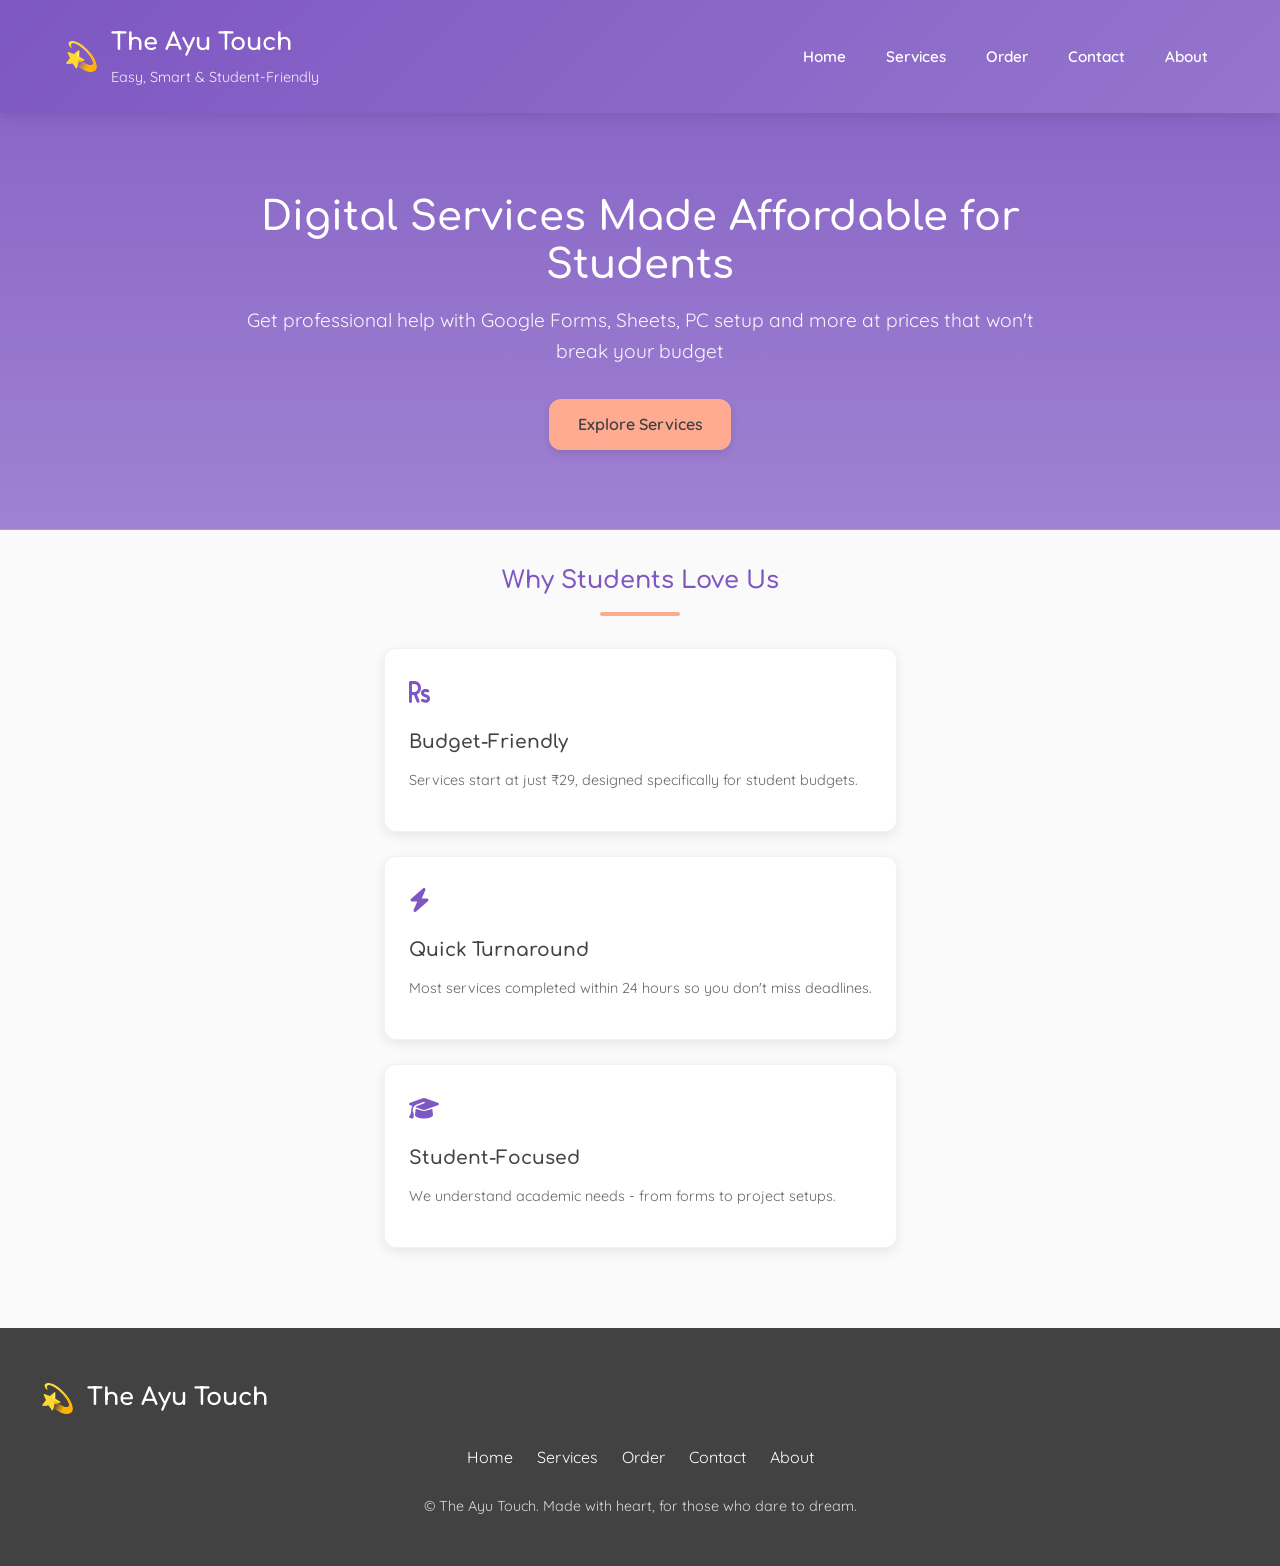
==== index.html @ 6a99dbba "Add files via upload" ====
<!DOCTYPE html>
<html lang="en">
<head>
    <meta charset="UTF-8">
    <meta name="viewport" content="width=device-width, initial-scale=1.0">
    <title>The Ayu Touch | Student-Friendly Digital Services</title>
    <meta name="description" content="Affordable tech services for students - Google Forms, Sheets, PC setup, and digital accounts at budget prices">
    <link rel="stylesheet" href="https://cdnjs.cloudflare.com/ajax/libs/font-awesome/6.4.0/css/all.min.css">
    <link href="https://fonts.googleapis.com/css2?family=Quicksand:wght@400;500;600;700&family=Comfortaa:wght@400;500;600&display=swap" rel="stylesheet">
    <link rel="stylesheet" href="css/styles.css">
</head>
<body>
    <header>
        <div class="header-container">
            <div class="logo">
                <span class="logo-icon">💫</span>
                <div>
                    <div class="logo-text">The Ayu Touch</div>
                    <div class="tagline">Easy, Smart & Student-Friendly</div>
                </div>
            </div>
            <button class="mobile-menu-btn">
                <i class="fas fa-bars"></i>
            </button>
            <nav>
                <ul>
                    <li><a href="index.html">Home</a></li>
                    <li><a href="services.html">Services</a></li>
                    <li><a href="order.html">Order</a></li>
                    <li><a href="contact.html">Contact</a></li>
                    <li><a href="about.html">About</a></li>
                </ul>
            </nav>
        </div>
    </header>

    <div class="hero">
        <div class="hero-content">
            <h1>Digital Services Made Affordable for Students</h1>
            <p>Get professional help with Google Forms, Sheets, PC setup and more at prices that won't break your budget</p>
            <a href="services.html" class="btn">Explore Services</a>
        </div>
    </div>

    <main>
        <section>
            <h2 class="section-title">Why Students Love Us</h2>
            <div class="service-grid">
                <div class="service-card">
                    <div class="service-icon"><i class="fas fa-rupee-sign"></i></div>
                    <h3 class="service-name">Budget-Friendly</h3>
                    <p class="service-desc">Services start at just ₹29, designed specifically for student budgets.</p>
                </div>
                <div class="service-card">
                    <div class="service-icon"><i class="fas fa-bolt"></i></div>
                    <h3 class="service-name">Quick Turnaround</h3>
                    <p class="service-desc">Most services completed within 24 hours so you don't miss deadlines.</p>
                </div>
                <div class="service-card">
                    <div class="service-icon"><i class="fas fa-graduation-cap"></i></div>
                    <h3 class="service-name">Student-Focused</h3>
                    <p class="service-desc">We understand academic needs - from forms to project setups.</p>
                </div>
            </div>
        </section>
    </main>

    <footer>
        <div class="footer-content">
            <div class="logo">
                <span class="logo-icon">💫</span>
                <div class="logo-text">The Ayu Touch</div>
            </div>
            <div class="footer-links">
                <a href="index.html">Home</a>
                <a href="services.html">Services</a>
                <a href="order.html">Order</a>
                <a href="contact.html">Contact</a>
                <a href="about.html">About</a>
            </div>
            <div class="copyright">
    &copy; The Ayu Touch. Made with heart, for those who dare to dream.
</div>

        </div>
    </footer>

    <div class="scroll-indicator"></div>
    <script>
        // Mobile menu toggle
        const menuBtn = document.querySelector('.mobile-menu-btn');
        const nav = document.querySelector('nav');
        
        menuBtn.addEventListener('click', () => {
            nav.classList.toggle('active');
        });
        // Scroll percentage indicator
  const scrollIndicator = document.querySelector('.scroll-indicator');
  
  window.addEventListener('scroll', () => {
    const scrollableHeight = document.documentElement.scrollHeight - window.innerHeight;
    const scrolledPercentage = (window.scrollY / scrollableHeight) * 100;
    scrollIndicator.style.width = `${scrolledPercentage}%`;
  });

  
    </script>
    
</body>
</html>
---- css/styles.css ----
/* CSS Variables */
:root {
  --primary: #7E57C2;
  --secondary: #9575CD;
  --accent: #FFAB91;
  --light: #F5F5F5;
  --dark: #424242;
  --text: #333;
  --success: #66BB6A;
  --warning: #FFA726;
  --radius: 12px;
}
::-webkit-scrollbar{
  display: none;
}
/* Base Styles */
* {
  margin: 0;
  padding: 0;
  box-sizing: border-box;
}

body {
  font-family: 'Quicksand', sans-serif;
  line-height: 1.6;
  color: var(--text);
  background-color: #FAFAFA;
  overflow-x: hidden;
  display: flex;
  flex-direction: column;
  min-height: 100vh;
}

h1, h2, h3, h4 {
  font-family: 'Comfortaa', cursive;
  font-weight: 600;
}

a {
  text-decoration: none;
  color: inherit;
}

/* Header Styles */
header {
  background: linear-gradient(135deg, var(--primary), var(--secondary));
  color: white;
  padding: 1.5rem 0;
  box-shadow: 0 4px 12px rgba(0,0,0,0.1);
  position: sticky;
  top: 0;
  z-index: 100;
}

.header-container {
  max-width: 1200px;
  margin: 0 auto;
  padding: 0 1.5rem;
  display: flex;
  justify-content: space-between;
  align-items: center;
}

.logo {
  display: flex;
  align-items: center;
  gap: 0.75rem;
}

.logo-icon {
  font-size: 1.75rem;
}

.logo-text {
  font-size: 1.5rem;
  font-weight: 700;
  font-family: 'Comfortaa', cursive;
}

.tagline {
  font-size: 0.9rem;
  opacity: 0.9;
  margin-top: 0.25rem;
}

/* Navigation */
nav ul {
  display: flex;
  list-style: none;
  gap: 1.5rem;
}

nav a {
  font-weight: 600;
  font-size: 0.95rem;
  transition: all 0.3s ease;
  padding: 0.5rem;
  border-radius: var(--radius);
}

nav a:hover {
  background-color: rgba(255,255,255,0.15);
}

.mobile-menu-btn {
  display: none;
  background: none;
  border: none;
  color: white;
  font-size: 1.5rem;
  cursor: pointer;
}

/* Hero Section */
.hero {
  background: linear-gradient(rgba(126, 87, 194, 0.9), rgba(149, 117, 205, 0.9)), 
              url('assets/hero-bg.jpg');
  background-size: cover;
  background-position: center;
  color: white;
  padding: 5rem 1.5rem;
  text-align: center;
  animation: fadeIn 1s ease-in-out;
}

.hero-content {
  max-width: 800px;
  margin: 0 auto;
}

.hero h1 {
  font-size: 2.5rem;
  margin-bottom: 1rem;
  line-height: 1.2;
}

.hero p {
  font-size: 1.2rem;
  margin-bottom: 2rem;
  opacity: 0.95;
}

/* Button Styles */
.btn {
  display: inline-block;
  padding: 0.8rem 1.8rem;
  background-color: var(--accent);
  color: var(--dark);
  border-radius: var(--radius);
  font-weight: 600;
  transition: all 0.3s ease;
  box-shadow: 0 4px 8px rgba(0,0,0,0.1);
  border: none;
  cursor: pointer;
}

.btn:hover {
  transform: translateY(-3px);
  box-shadow: 0 6px 12px rgba(0,0,0,0.15);
  background-color: #FF8A65;
}

.btn i {
  margin-right: 0.5rem;
}

/* Main Content */
main {
  max-width: 1200px;
  margin: 2rem auto;
  padding: 0 1.5rem;
  flex: 1;
}

section {
  margin-bottom: 3rem;
  animation: fadeInUp 0.8s ease-out;
}

.section-title {
  text-align: center;
  margin-bottom: 2rem;
  position: relative;
  color: var(--primary);
}

.section-title:after {
  content: '';
  display: block;
  width: 80px;
  height: 4px;
  background-color: var(--accent);
  margin: 0.75rem auto 0;
  border-radius: 2px;
}

/* Services Section */
.service-category {
  margin-bottom: 3rem;
}

.category-title {
  display: flex;
  align-items: center;
  gap: 0.75rem;
  margin-bottom: 1.5rem;
  color: var(--primary);
  font-size: 1.4rem;
}

.service-grid {
  display: grid;
  grid-template-columns: repeat(auto-fill, minmax(300px, 1fr));
  gap: 1.5rem;
}

.service-card {
  background: white;
  border-radius: var(--radius);
  padding: 1.5rem;
  box-shadow: 0 4px 12px rgba(0,0,0,0.08);
  transition: all 0.3s ease;
  border: 1px solid rgba(0,0,0,0.05);
}

.service-card:hover {
  transform: translateY(-5px);
  box-shadow: 0 8px 16px rgba(0,0,0,0.12);
}

.service-icon {
  font-size: 1.5rem;
  margin-bottom: 1rem;
  color: var(--primary);
}

.service-name {
  font-weight: 600;
  margin-bottom: 0.75rem;
  color: var(--dark);
}

.service-desc {
  font-size: 0.9rem;
  color: #666;
  margin-bottom: 1rem;
  line-height: 1.5;
}

.price-tag {
  display: inline-block;
  background-color: #E3F2FD;
  color: #1976D2;
  padding: 0.3rem 0.8rem;
  border-radius: 20px;
  font-weight: 600;
  font-size: 0.85rem;
}

.student-badge {
  display: inline-block;
  background-color: var(--success);
  color: white;
  padding: 0.2rem 0.6rem;
  border-radius: 4px;
  font-size: 0.7rem;
  font-weight: 600;
  margin-left: 0.5rem;
  vertical-align: middle;
}

/* Order Page Styles */
.order-container {
  max-width: 800px;
  margin: 0 auto;
  background: white;
  padding: 2rem;
  border-radius: var(--radius);
  box-shadow: 0 4px 12px rgba(0,0,0,0.08);
}

.order-warning {
  background-color: #FFF3E0;
  border-left: 4px solid var(--warning);
  padding: 1rem;
  margin: 1.5rem 0;
  border-radius: 0 var(--radius) var(--radius) 0;
}

.order-warning-icon {
  color: var(--warning);
  margin-right: 0.5rem;
}

/* Contact Page Styles */
.contact-methods {
  display: grid;
  grid-template-columns: repeat(auto-fit, minmax(250px, 1fr));
  gap: 1.5rem;
  margin-top: 2rem;
}

.contact-card {
  background: white;
  padding: 1.5rem;
  border-radius: var(--radius);
  box-shadow: 0 4px 12px rgba(0,0,0,0.08);
  text-align: center;
  transition: all 0.3s ease;
}

.contact-card:hover {
  transform: translateY(-5px);
  box-shadow: 0 8px 16px rgba(0,0,0,0.12);
}

.contact-icon {
  font-size: 2rem;
  color: var(--primary);
  margin-bottom: 1rem;
}

/* About Page Styles */
.about-content {
  background: white;
  padding: 2rem;
  border-radius: var(--radius);
  box-shadow: 0 4px 12px rgba(0,0,0,0.08);
}

.about-section {
  margin-bottom: 2rem;
}

.about-section ul {
  padding-left: 1.5rem;
}

.about-section li {
  margin-bottom: 0.5rem;
}

/* Footer Styles */
footer {
  background-color: var(--dark);
  color: white;
  padding: 3rem 1.5rem;
  text-align: center;
  margin-top: auto;
}

.footer-content {
  max-width: 1200px;
  margin: 0 auto;
}

.footer-links {
  display: flex;
  justify-content: center;
  gap: 1.5rem;
  margin: 1.5rem 0;
  flex-wrap: wrap;
}

.footer-links a {
  transition: color 0.3s ease;
}

.footer-links a:hover {
  color: var(--accent);
}

.copyright {
  opacity: 0.8;
  font-size: 0.9rem;
  margin-top: 1.5rem;
}

/* Animations */
@keyframes fadeIn {
  from { opacity: 0; }
  to { opacity: 1; }
}

@keyframes fadeInUp {
  from { 
    opacity: 0;
    transform: translateY(20px);
  }
  to { 
    opacity: 1;
    transform: translateY(0);
  }
}

/* Responsive Styles */
@media (max-width: 768px) {
  .header-container {
    flex-direction: column;
    text-align: center;
    gap: 1rem;
  }

  nav ul {
    flex-direction: column;
    gap: 0.5rem;
  }

  .hero h1 {
    font-size: 2rem;
  }

  .hero p {
    font-size: 1rem;
  }

  .service-grid {
    grid-template-columns: 1fr;
  }
  
  .mobile-menu-btn {
    display: block;
  }
  
  nav {
    display: none;
  }
  
  nav.active {
    display: block;
  }
}

/* Utility Classes */
.text-center {
  text-align: center;
}

.mt-1 { margin-top: 0.5rem; }
.mt-2 { margin-top: 1rem; }
.mt-3 { margin-top: 1.5rem; }
.mb-1 { margin-bottom: 0.5rem; }
.mb-2 { margin-bottom: 1rem; }
.mb-3 { margin-bottom: 1.5rem; }


/* Scroll Indicator */
.scroll-indicator {
  position: fixed;
  top: 0;
  left: 0;
  height: 4px;
  background-color: #e5ff00;
  box-shadow: 5px 5px 10px #d33a0c;
  z-index: 1000;
  transition: width 0.1s ease;
}
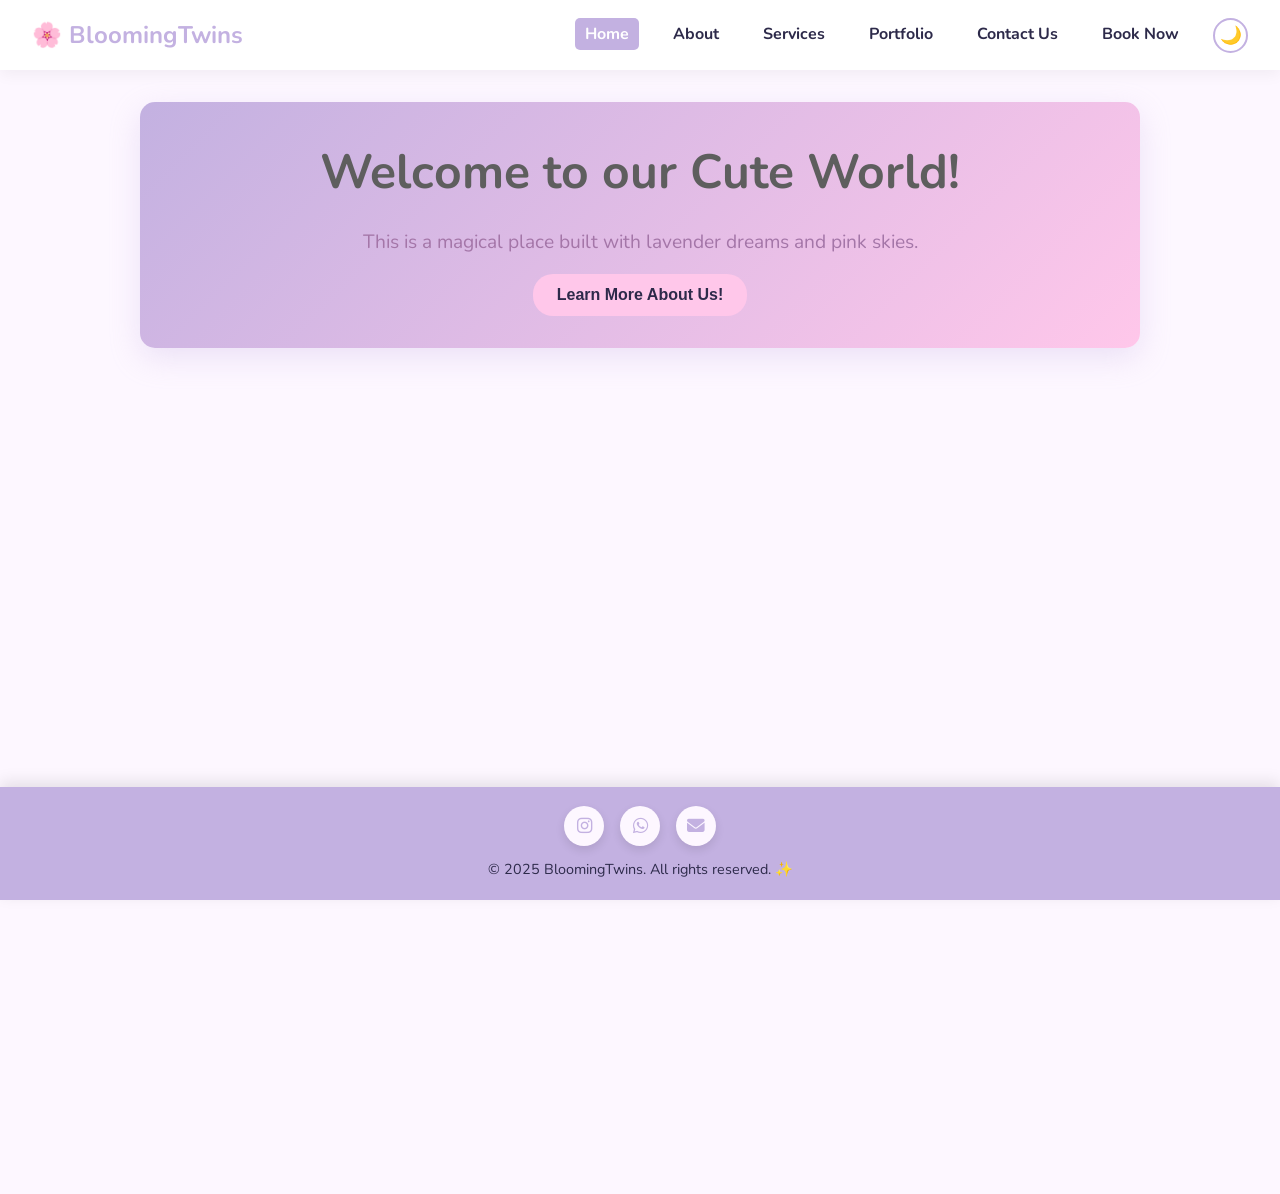
==== commit 4b6bf534: "Add files via upload" ====
--- a/index.html
+++ b/index.html
@@ -3,108 +3,222 @@
 <head>
     <meta charset="UTF-8">
     <meta name="viewport" content="width=device-width, initial-scale=1.0">
-    <title>The Ayu Touch | Student-Friendly Digital Services</title>
-    <meta name="description" content="Affordable tech services for students - Google Forms, Sheets, PC setup, and digital accounts at budget prices">
-    <link rel="stylesheet" href="https://cdnjs.cloudflare.com/ajax/libs/font-awesome/6.4.0/css/all.min.css">
-    <link href="https://fonts.googleapis.com/css2?family=Quicksand:wght@400;500;600;700&family=Comfortaa:wght@400;500;600&display=swap" rel="stylesheet">
-    <link rel="stylesheet" href="css/styles.css">
+    <title>My Cute Website</title>
+    
+    <link href="https://fonts.googleapis.com/css2?family=Nunito:wght@400;700&display=swap" rel="stylesheet">
+    <link rel="stylesheet" href="https://cdnjs.cloudflare.com/ajax/libs/font-awesome/6.5.2/css/all.min.css">
+    <link rel="stylesheet" href="style.css">
 </head>
 <body>
-    <header>
-        <div class="header-container">
-            <div class="logo">
-                <span class="logo-icon">💫</span>
-                <div>
-                    <div class="logo-text">The Ayu Touch</div>
-                    <div class="tagline">Easy, Smart & Student-Friendly</div>
+
+    <nav>
+        <a href="#" class="logo" data-page="home">🌸 BloomingTwins</a>
+        <ul>
+            <li><a href="#" data-page="home" class="nav-link active-link">Home</a></li>
+            <li><a href="#" data-page="about" class="nav-link">About</a></li>
+            <li><a href="#" data-page="services" class="nav-link">Services</a></li>
+            <li><a href="#" data-page="portfolio" class="nav-link">Portfolio</a></li>
+            <li><a href="#" data-page="contact" class="nav-link">Contact Us</a></li>
+            <li><a href="#" data-page="booking" class="nav-link">Book Now</a></li>
+            <li class="theme-toggle-li">
+                <button id="theme-toggle" class="theme-btn">🌙</button>
+            </li>
+        </ul>
+    </nav>
+
+    <main>
+
+        <section id="home" class="page active">
+            <div class="container">
+                <h1>Welcome to our Cute World!</h1>
+                <p>This is a magical place built with lavender dreams and pink skies.</p>
+                <button class="btn" id="home-learn-more">Learn More About Us!</button>
+            </div>
+        </section>
+
+        <section id="about" class="page">
+            <div class="container">
+                <h2>About Us</h2>
+                <p>Welcome to our little world of magic and creativity! 🌸</p>
+                <p>Hi there! We’re <strong>BloomingTwins</strong>, a team (or “we”) passionate about bringing joy, color, and a touch of whimsy to everything we do. From adorable web designs to handy tech solutions, our goal is to make life a little brighter — one project at a time.</p>
+                <p>We believe that even small details can spark big smiles. Every creation we make is filled with love, care, and a playful touch, just for you.</p>
+                <p>Come explore our world of sparkles, creativity, and happy vibes! ✨</p>
+            </div>
+        </section>
+
+        <section id="services" class="page">
+            <div class="container">
+                <h2>Our Services</h2>
+                <p>We offer a variety of technical and creative services.</p>
+                
+                <div class="services-grid">
+
+                    <article class="service-card">
+                        <div class="icon">📝</div>
+                        <h3>Google Form Creation</h3>
+                        <p>Designing custom forms, quizzes, and surveys for you.</p>
+                    </article>
+
+                    <article class="service-card">
+                        <div class="icon">🔗</div>
+                        <h3>Google Form to Sheet</h3>
+                        <p>Automatically connect your Google Form responses to a Sheet.</p>
+                    </article>
+
+                    <article class="service-card">
+                        <div class="icon">💻</div>
+                        <h3>HTML Form to Sheet</h3>
+                        <p>Link your custom website form directly to a Google Sheet.</p>
+                    </article>
+
+                    <article class="service-card">
+                        <div class="icon">💽</div>
+                        <h3>OS Installation</h3>
+                        <p>Fresh installs of Windows or your favorite Linux distro.</p>
+                    </article>
+
+                    <article class="service-card">
+                        <div class="icon">🔄</div>
+                        <h3>Dual Boot Setup</h3>
+                        <p>Run Windows and Linux side-by-side on the same computer.</p>
+                    </article>
+
+                    <article class="service-card">
+                        <div class="icon">🎮</div>
+                        <h3>Offline Games</h3>
+                        <p>Assistance with downloading games for offline play.</p>
+                    </article>
+
+                    <article class="service-card">
+                        <div class="icon">💾</div>
+                        <h3>Bootable USB Creation</h3>
+                        <p>Creating bootable USB drives for OS or recovery tools.</p>
+                    </article>
+
                 </div>
             </div>
-            <button class="mobile-menu-btn">
-                <i class="fas fa-bars"></i>
-            </button>
-            <nav>
-                <ul>
-                    <li><a href="index.html">Home</a></li>
-                    <li><a href="services.html">Services</a></li>
-                    <li><a href="order.html">Order</a></li>
-                    <li><a href="contact.html">Contact</a></li>
-                    <li><a href="about.html">About</a></li>
-                </ul>
-            </nav>
+        </section>
+
+        <section id="portfolio" class="page">
+            <div class="container">
+                <h2>Our Portfolio</h2>
+                <p>Here's a gallery of our past work. (These are placeholders, of course!)</p>
+                <div class="portfolio-grid">
+                    <figure class="portfolio-item">
+                        <img src="img/1.webp" alt="Portfolio Project 1">
+                    </figure>
+                    <figure class="portfolio-item">
+                        <img src="img/1.webp" alt="Portfolio Project 2">
+                    </figure>
+                    <figure class="portfolio-item">
+                        <img src="img/1.webp" alt="Portfolio Project 3">
+                    </figure>
+                    <figure class="portfolio-item">
+                        <img src="img/1.webp" alt="Portfolio Project 4">
+                    </figure>
+                </div>
+            </div>
+        </section>
+
+        <section id="contact" class="page">
+            <div class="container">
+                <h2>Contact Us</h2>
+                <p>We'd love to hear from you! Send us a message.</p>
+                
+                <form id="contact-form">
+                    <div class="form-group">
+                        <label for="contact-name">Name</label>
+                        <input type="text" id="contact-name" placeholder="Your Name" required>
+                    </div>
+                    <div class="form-group">
+                        <label for="contact-email">Email</label>
+                        <input type="email" id="contact-email" placeholder="your@email.com" required>
+                    </div>
+                    <div class="form-group">
+                        <label for="contact-message">Message</label>
+                        <textarea id="contact-message" rows="5" placeholder="Your sweet message..." required></textarea>
+                    </div>
+                    <button type="submit" class="btn">Send on WhatsApp</button>
+                </form>
+            </div>
+        </section>
+
+        <section id="form" class="page">
+            <div class="container">
+                <h2>Join Our Newsletter!</h2>
+                <p>Get cute updates and special offers sent right to your inbox.</p>
+                <form>
+                    <div class="form-group">
+                        <label for="form-name">First Name</label>
+                        <input type="text" id="form-name" placeholder="E.g., Lily">
+                    </div>
+                    <div class="form-group">
+                        <label for="form-email">Email Address</label>
+                        <input type="email" id="form-email" placeholder="lily@example.com">
+                    </div>
+                    <button type="submit" class="btn">Sign Up!</button>
+                </form>
+            </div>
+        </section>
+
+        <!-- 📝 BOOKING PAGE -->
+        <section id="booking" class="page">
+            <div class="container">
+                <h2>Book Our Services</h2>
+                <p>Interested in one of our services? Fill out the form below!</p>
+
+                <form id="service-booking-form">
+                    <div class="form-group">
+                        <label for="book-name">Your Name</label>
+                        <input type="text" id="book-name" placeholder="Your Name" required>
+                    </div>
+                    <div class="form-group">
+                        <label for="book-phone">Contact Number</label>
+                        <input type="tel" id="book-phone" name="phone" placeholder="Your contact number" required>
+                    </div>
+                    <div class="form-group">
+                        <label for="book-email">Your Email</label>
+                        <input type="email" id="book-email" placeholder="your@email.com" required>
+                    </div>
+                    
+                    <div class="form-group">
+                        <label for="book-service">Which service do you need?</label>
+                        <select id="book-service" name="service" required>
+                            <option value="">-- Select a service --</option>
+                            <option value="Google Form Creation" data-price="₹100 – ₹250 Based on questions">Google Form Creation 📝</option>
+                            <option value="Google Form to Sheet" data-price="₹150 – ₹300 Based on questions">Google Form to Sheet 🔗</option>
+                            <option value="HTML Form to Sheet" data-price="₹200 – ₹350 Based on questions">HTML Form to Sheet 💻</option>
+                            <option value="OS Installation" data-price="₹250 – ₹300">OS Installation 💽</option>
+                            <option value="Dual Boot Setup" data-price="₹350">Dual Boot Setup 🔄</option>
+                            <option value="Offline Games Setup" data-price="₹100 – ₹250 per game based on game size">Offline Games Setup 🎮</option>
+                            <option value="Bootable USB Creation" data-price="₹100 – ₹150 per USB">Bootable USB Creation 💾</option>
+                        </select>
+                        
+                        <div id="price-notification" class="price-note"></div>
+                    </div>
+
+                    <div class="form-group">
+                        <label for="book-message">Additional Details</label>
+                        <textarea id="book-message" rows="4" placeholder="Tell us more about your project...ex: Game Name"></textarea>
+                    </div>
+                    <button type="submit" class="btn">Book Now</button>
+                </form>
+            </div>
+        </section>
+
+    </main>
+
+    <footer>
+        <div class="social-links">
+            <a href="https://www.instagram.com/theayutouch" class="social-icon" id="social-insta" aria-label="Instagram" target="_blank"><i class="fab fa-instagram"></i></a>
+            <a href="https://wa.me/919448760729" class="social-icon" id="social-wa" aria-label="WhatsApp" target="_blank"><i class="fab fa-whatsapp"></i></a>
+            <a href="mailto:theayutouch64@gmail.com" class="social-icon" id="social-email" aria-label="Email"><i class="fas fa-envelope"></i></a>
         </div>
-    </header>
-
-    <div class="hero">
-        <div class="hero-content">
-            <h1>Digital Services Made Affordable for Students</h1>
-            <p>Get professional help with Google Forms, Sheets, PC setup and more at prices that won't break your budget</p>
-            <a href="services.html" class="btn">Explore Services</a>
-        </div>
-    </div>
-
-    <main>
-        <section>
-            <h2 class="section-title">Why Students Love Us</h2>
-            <div class="service-grid">
-                <div class="service-card">
-                    <div class="service-icon"><i class="fas fa-rupee-sign"></i></div>
-                    <h3 class="service-name">Budget-Friendly</h3>
-                    <p class="service-desc">Services start at just ₹29, designed specifically for student budgets.</p>
-                </div>
-                <div class="service-card">
-                    <div class="service-icon"><i class="fas fa-bolt"></i></div>
-                    <h3 class="service-name">Quick Turnaround</h3>
-                    <p class="service-desc">Most services completed within 24 hours so you don't miss deadlines.</p>
-                </div>
-                <div class="service-card">
-                    <div class="service-icon"><i class="fas fa-graduation-cap"></i></div>
-                    <h3 class="service-name">Student-Focused</h3>
-                    <p class="service-desc">We understand academic needs - from forms to project setups.</p>
-                </div>
-            </div>
-        </section>
-    </main>
-
-    <footer>
-        <div class="footer-content">
-            <div class="logo">
-                <span class="logo-icon">💫</span>
-                <div class="logo-text">The Ayu Touch</div>
-            </div>
-            <div class="footer-links">
-                <a href="index.html">Home</a>
-                <a href="services.html">Services</a>
-                <a href="order.html">Order</a>
-                <a href="contact.html">Contact</a>
-                <a href="about.html">About</a>
-            </div>
-            <div class="copyright">
-    &copy; The Ayu Touch. Made with heart, for those who dare to dream.
-</div>
-
-        </div>
+        
+        <p>© 2025 BloomingTwins. All rights reserved. ✨</p>
     </footer>
 
-    <div class="scroll-indicator"></div>
-    <script>
-        // Mobile menu toggle
-        const menuBtn = document.querySelector('.mobile-menu-btn');
-        const nav = document.querySelector('nav');
-        
-        menuBtn.addEventListener('click', () => {
-            nav.classList.toggle('active');
-        });
-        // Scroll percentage indicator
-  const scrollIndicator = document.querySelector('.scroll-indicator');
-  
-  window.addEventListener('scroll', () => {
-    const scrollableHeight = document.documentElement.scrollHeight - window.innerHeight;
-    const scrolledPercentage = (window.scrollY / scrollableHeight) * 100;
-    scrollIndicator.style.width = `${scrolledPercentage}%`;
-  });
-
-  
-    </script>
-    
+    <script src="script.js" defer></script>
+
 </body>
 </html>
--- a/style.css
+++ b/style.css
@@ -0,0 +1,430 @@
+/* --- 🎨 Color Palette --- */
+:root {
+    /* Light Mode (Default) */
+    --bg-color: #FDF7FF;
+    --primary-color: #C3B1E1;
+    --secondary-color: #FFC7EA;
+    --text-color: #2D2A4A; /* CHANGED to a very dark purple */
+    --text-color-light: #FDF7FF; /* This is your very light text for footer/home */
+    --container-color: #FFFFFF;
+    --service-card-bg: #FDF7FF;
+    --container-shadow: rgba(195, 177, 225, 0.3);
+    --nav-shadow: rgba(0, 0, 0, 0.05);
+}
+
+body.dark-mode {
+    /* Dark Mode */
+    --bg-color: #2D2A4A;
+    --primary-color: #C3B1E1;
+    --secondary-color: #FFC7EA;
+    --text-color: #F0EAFE; /* Main text is light in dark mode */
+    --text-color-light: #F0EAFE; /* Footer/home text is also light */
+    --container-color: #3E3561;
+    --service-card-bg: #4A4178;
+    --container-shadow: rgba(0, 0, 0, 0.2);
+    --nav-shadow: rgba(0, 0, 0, 0.1);
+}
+
+/* --- 🌐 Global Styles --- */
+* {
+    box-sizing: border-box;
+    margin: 0;
+    padding: 0;
+}
+
+body {
+    font-family: 'Nunito', sans-serif;
+    background-color: var(--bg-color);
+    color: var(--text-color);
+    line-height: 1.6;
+    padding-bottom: 70px; 
+    transition: background-color 0.3s ease, color 0.3s ease;
+}
+
+h1, h2, h3 {
+    color: var(--text-color); /* Uses main text color */
+    margin-bottom: 1rem;
+    font-weight: 700;
+}
+
+p {
+    margin-bottom: 1rem;
+    color: var(--text-color); /* Uses main text color */
+}
+
+.container {
+    max-width: 1000px;
+    margin: 2rem auto;
+    padding: 2rem;
+    background-color: var(--container-color);
+    border-radius: 15px;
+    box-shadow: 0 10px 30px var(--container-shadow);
+    transition: background-color 0.3s ease, box-shadow 0.4s ease, transform 0.4s ease; /* Added transform */
+}
+
+/* ---  navegación (Navigation) --- */
+nav {
+    display: flex;
+    justify-content: space-between;
+    align-items: center;
+    padding: 1rem 2rem;
+    background-color: var(--container-color);
+    box-shadow: 0 4px 15px var(--nav-shadow);
+    position: sticky;
+    top: 0;
+    z-index: 1000;
+    transition: background-color 0.3s ease, box-shadow 0.3s ease;
+}
+
+nav .logo {
+    font-size: 1.5rem;
+    font-weight: 700;
+    color: var(--primary-color);
+    text-decoration: none;
+}
+
+nav ul {
+    display: flex;
+    list-style: none;
+    gap: 1.5rem;
+    align-items: center;
+}
+
+nav ul li a {
+    text-decoration: none;
+    color: var(--text-color); /* Uses main text color */
+    font-weight: 700;
+    padding: 5px 10px;
+    border-radius: 5px;
+    transition: all 0.3s ease;
+}
+
+nav ul li a:hover,
+nav ul li a.active-link {
+    background-color: var(--primary-color);
+    color: var(--container-color);
+    transform: scale(1.1);
+}
+
+/* --- 📄 Page Switching Logic --- */
+main {
+    position: relative;
+}
+
+.page {
+    position: absolute;
+    top: 0;
+    left: 0;
+    width: 100%;
+    opacity: 0;
+    visibility: hidden;
+    transform: translateY(20px);
+    transition: opacity 0.5s ease-out, transform 0.5s ease-out;
+}
+
+.page.active {
+    position: relative;
+    opacity: 1;
+    visibility: visible;
+    transform: translateY(0);
+}
+
+/* --- 🎨 Page-Specific Styles --- */
+
+/* Home (Landing Page) */
+#home .container {
+    text-align: center;
+    background: linear-gradient(135deg, var(--primary-color), var(--secondary-color));
+}
+#home h1 {
+    color: #5e5e5e; /* Changed */
+    font-size: 3rem;
+}
+#home p {
+    color: #a476a8; /* Changed */
+    font-size: 1.2rem;
+}
+
+/* Services (Cards) */
+.services-grid {
+    display: grid;
+    grid-template-columns: repeat(auto-fit, minmax(250px, 1fr));
+    gap: 1.5rem;
+}
+.service-card {
+    background-color: var(--service-card-bg);
+    padding: 1.5rem;
+    border-radius: 10px;
+    text-align: center;
+    border: 2px solid var(--primary-color);
+    /* Updated transition for the 3D effect */
+    transition: transform 0.4s ease, box-shadow 0.4s ease, background-color 0.3s ease;
+}
+.service-card:hover {
+    /* This creates the 3D "pop" effect */
+    /* transform: perspective(1000px) rotateX(5deg) rotateY(-5deg) scale(1.05); */
+    box-shadow: 0 20px 40px rgba(195, 177, 225, 0.6);
+}
+.service-card .icon {
+    font-size: 3rem;
+    color: var(--primary-color);
+    margin-bottom: 1rem;
+}
+
+/* Portfolio (Gallery) */
+.portfolio-grid {
+    display: grid;
+    grid-template-columns: repeat(auto-fit, minmax(280px, 1fr));
+    gap: 1rem;
+}
+.portfolio-item {
+    border-radius: 10px;
+    overflow: hidden;
+    box-shadow: 0 4px 15px rgba(0, 0, 0, 0.1);
+    position: relative;
+    cursor: pointer;
+    /* Add transition for the new effect */
+    transition: transform 0.4s ease, box-shadow 0.4s ease;
+}
+.portfolio-item img {
+    width: 100%;
+    height: 100%;
+    display: block;
+    object-fit: cover;
+    /* We'll keep the image zoom, but on the main item's hover */
+    transition: transform 0.4s ease;
+}
+
+/* New 3D hover effect for the whole item */
+.portfolio-item:hover {
+    /* transform: perspective(1000px) scale(1.03); */
+    box-shadow: 0 15px 30px rgba(195, 177, 225, 0.5);
+}
+
+/* This makes the image zoom *inside* the 3D-tilted card */
+.portfolio-item:hover img {
+    transform: scale(1.1);
+}
+
+/* Form Styling */
+.form-group {
+    display: flex;
+    flex-direction: column;
+    margin-bottom: 1rem;
+}
+.form-group label {
+    margin-bottom: 0.5rem;
+    font-weight: 700;
+    color: var(--text-color); /* Uses main text color */
+}
+.form-group input,
+.form-group textarea,
+.form-group select {
+    padding: 0.75rem;
+    border: 2px solid var(--primary-color);
+    border-radius: 20px;
+    font-family: 'Nunito', sans-serif;
+    font-size: 1rem;
+    background-color: var(--bg-color);
+    color: var(--text-color);
+    transition: box-shadow 0.3s ease, background-color 0.3s ease;
+    width: 100%;
+}
+.form-group input:focus,
+.form-group textarea:focus {
+    outline: none;
+    box-shadow: 0 0 10px var(--secondary-color);
+}
+
+/* ✨ Cute Button */
+.btn {
+    background-color: var(--secondary-color);
+    color: var(--text-color); /* Uses main text color */
+    font-weight: 700;
+    padding: 0.75rem 1.5rem;
+    border: none;
+    border-radius: 20px;
+    cursor: pointer;
+    font-size: 1rem;
+    transition: all 0.3s ease;
+}
+.btn:hover {
+    background-color: var(--primary-color);
+    color: var(--container-color);
+    transform: scale(1.05);
+    box-shadow: 0 5px 15px rgba(195, 177, 225, 0.7);
+}
+
+/* --- Footer (Fixed Version) --- */
+footer {
+    text-align: center;
+    padding: 1.2rem;
+    background-color: var(--primary-color);
+    color: var(--text-color-light);
+    box-shadow: 0 -5px 15px rgba(0, 0, 0, 0.1);
+    position: fixed;
+    bottom: 0;
+    left: 0;
+    width: 100%;
+    z-index: 100;
+    transition: background-color 0.3s ease, color 0.3s ease;
+    
+    /* --- ADD THESE 4 LINES --- */
+    display: flex;
+    flex-direction: column;
+    align-items: center;
+    justify-content: center;
+}
+/* --- 💖 3D Social Icons --- */
+
+/* Adjust the copyright text margin */
+footer p {
+    margin-bottom: 0;
+    font-size: 0.9rem;
+}
+
+.social-links {
+    display: flex;
+    gap: 1rem;
+    margin-bottom: 0.75rem;
+}
+
+.social-icon {
+    font-size: 1.1rem;
+    color: var(--primary-color);
+    background-color: var(--text-color-light);
+    width: 40px;
+    height: 40px;
+    border-radius: 50%;
+    display: flex;
+    align-items: center;
+    justify-content: center;
+    text-decoration: none;
+    box-shadow: 0 4px 10px rgba(0,0,0,0.1);
+    
+    /* 3D and animation setup */
+    transition: transform 0.4s ease, box-shadow 0.4s ease, background-color 0.4s ease;
+    transform: perspective(1000px); /* Prepare for 3D */
+}
+
+/* 3D Animated Hover Effect */
+.social-icon:hover {
+    box-shadow: 0 10px 20px rgba(0,0,0,0.2);
+    transform: perspective(1000px) translateY(-5px) rotateX(15deg) scale(1.1);
+    color: var(--container-color); /* White text */
+}
+
+/* Cute hover colors! */
+#social-insta:hover {
+    background: linear-gradient(45deg, #f09433 0%,#e61e6e 50%,#8a3ab9 100%);
+}
+#social-wa:hover {
+    background-color: #25D366;
+}
+#social-git:hover {
+    background-color: #333;
+}
+#social-email:hover {
+    background-color: var(--secondary-color); /* Pink */
+}
+
+/* --- 💡 Theme Toggle Button --- */
+nav ul li.theme-toggle-li {
+    display: flex;
+    align-items: center;
+}
+
+.theme-btn {
+    background: none;
+    border: 2px solid var(--primary-color);
+    color: var(--primary-color);
+    font-size: 1.1rem;
+    border-radius: 50%;
+    width: 35px;
+    height: 35px;
+    cursor: pointer;
+    transition: all 0.3s ease;
+    display: flex;
+    align-items: center;
+    justify-content: center;
+}
+
+.theme-btn:hover {
+    background-color: var(--primary-color);
+    color: var(--container-color);
+}
+
+/* --- Price Notification --- */
+.price-note {
+    display: none; /* Hidden by default */
+    margin-top: 1rem;
+    padding: 0.75rem 1rem;
+    background-color: var(--service-card-bg); /* Use a light bg */
+    border: 2px dashed var(--primary-color);
+    border-radius: 15px;
+    color: var(--text-color);
+    font-size: 0.9rem;
+    font-weight: 700;
+    text-align: center;
+    transition: all 0.3s ease;
+}
+/* --- 💖 Mouse Sparkle Effect --- */
+
+/* This defines the particle itself */
+.particle {
+    position: fixed; /* Stays in the viewport */
+    top: 0;
+    left: 0;
+    width: 10px;
+    height: 10px;
+    background-color: var(--primary-color);
+    border-radius: 50%;
+    z-index: 9999;
+    
+    /* This is crucial! It lets you click "through" the particles */
+    pointer-events: none;
+    
+    /* Use our new animation */
+    animation: sparkle 0.8s forwards ease-out;
+}
+
+/* This is the animation */
+@keyframes sparkle {
+    0% {
+        /* Start at full size and opacity */
+        opacity: 1;
+        transform: scale(1);
+    }
+    100% {
+        /* End at zero size, faded out, and moved */
+        opacity: 0;
+        /* It will move to the random --x and --y values we set in JavaScript */
+        transform: scale(0) translate(var(--x, 0), var(--y, 0));
+    }
+}
+
+/* --- ⌨️ Typing Particle Effect --- */
+.typing-particle {
+    position: absolute; /* Positioned relative to the page */
+    width: 6px;
+    height: 6px;
+    background-color: var(--secondary-color);
+    border-radius: 50%;
+    z-index: 9999;
+    pointer-events: none;
+    
+    /* New animation for a 'burst' effect */
+    animation: burst 0.6s forwards ease-out;
+}
+
+@keyframes burst {
+    0% {
+        opacity: 1;
+        transform: scale(1);
+    }
+    100% {
+        opacity: 0;
+        /* Move in a random arc, up and out */
+        transform: scale(0) translate(var(--x, 0), var(--y, -50px));
+    }
+}
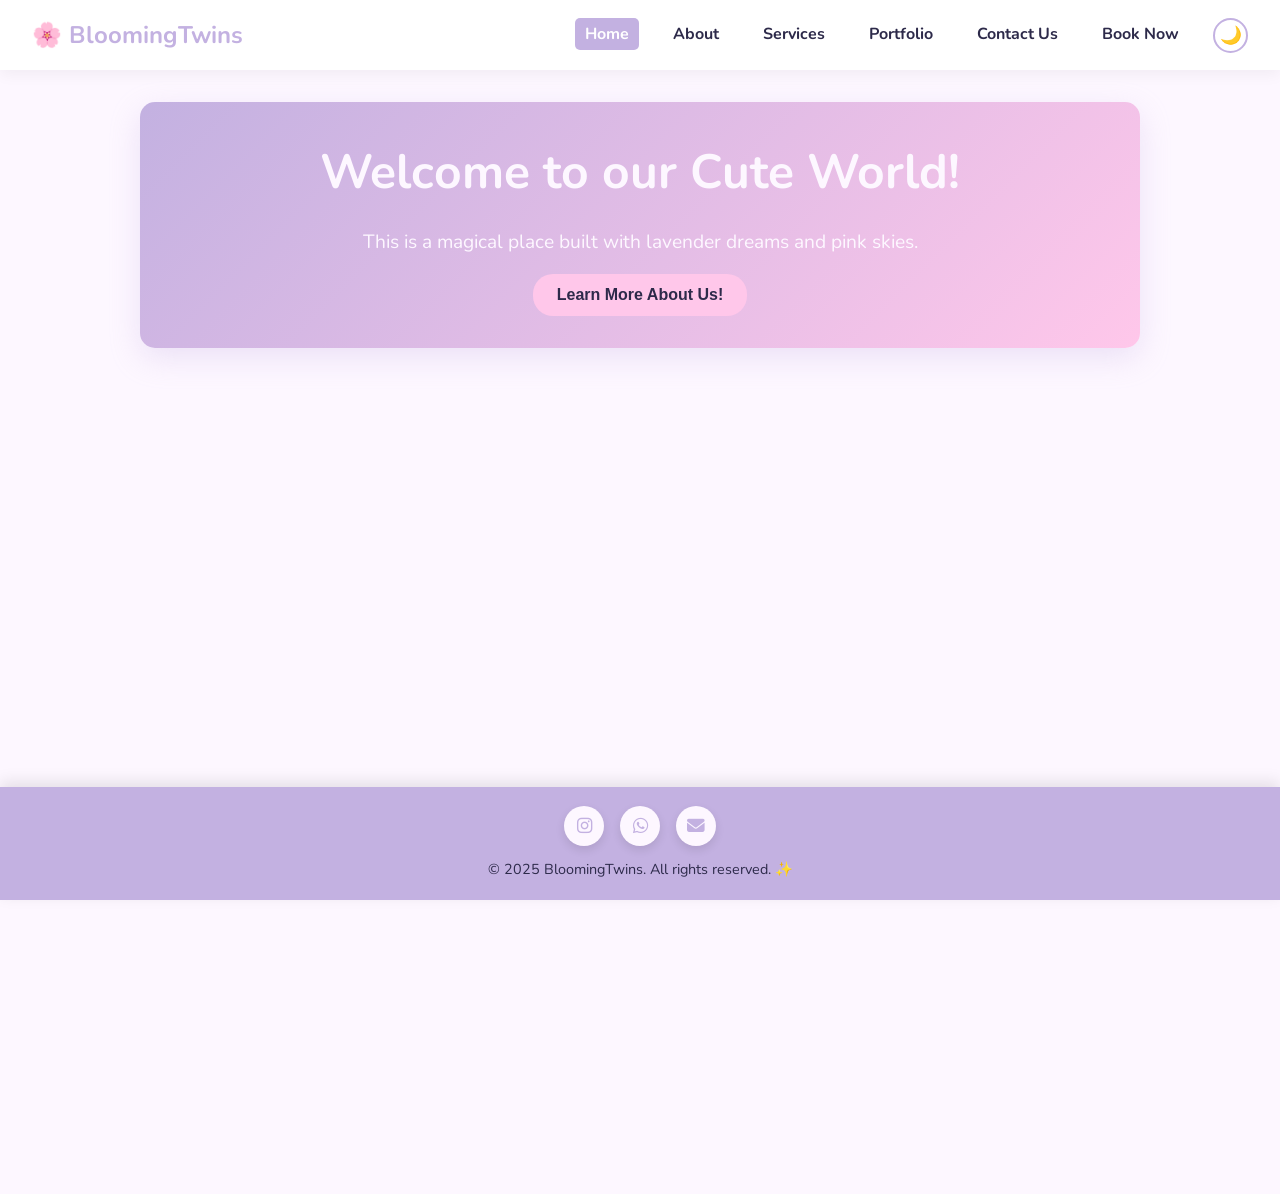
==== commit 8a0691cc: "Add files via upload" ====
--- a/index.html
+++ b/index.html
@@ -11,9 +11,12 @@
 </head>
 <body>
 
+    
+
     <nav>
         <a href="#" class="logo" data-page="home">🌸 BloomingTwins</a>
-        <ul>
+        
+        <ul class="nav-links">
             <li><a href="#" data-page="home" class="nav-link active-link">Home</a></li>
             <li><a href="#" data-page="about" class="nav-link">About</a></li>
             <li><a href="#" data-page="services" class="nav-link">Services</a></li>
@@ -24,10 +27,14 @@
                 <button id="theme-toggle" class="theme-btn">🌙</button>
             </li>
         </ul>
+        
+        <button class="hamburger-btn" id="hamburger-btn" aria-label="Open menu">
+            <i class="fas fa-bars"></i>
+            <i class="fas fa-xmark"></i>
+        </button>
     </nav>
 
     <main>
-
         <section id="home" class="page active">
             <div class="container">
                 <h1>Welcome to our Cute World!</h1>
@@ -52,49 +59,41 @@
                 <p>We offer a variety of technical and creative services.</p>
                 
                 <div class="services-grid">
-
                     <article class="service-card">
                         <div class="icon">📝</div>
                         <h3>Google Form Creation</h3>
                         <p>Designing custom forms, quizzes, and surveys for you.</p>
                     </article>
-
                     <article class="service-card">
                         <div class="icon">🔗</div>
                         <h3>Google Form to Sheet</h3>
                         <p>Automatically connect your Google Form responses to a Sheet.</p>
                     </article>
-
                     <article class="service-card">
                         <div class="icon">💻</div>
                         <h3>HTML Form to Sheet</h3>
                         <p>Link your custom website form directly to a Google Sheet.</p>
                     </article>
-
                     <article class="service-card">
                         <div class="icon">💽</div>
                         <h3>OS Installation</h3>
                         <p>Fresh installs of Windows or your favorite Linux distro.</p>
                     </article>
-
                     <article class="service-card">
                         <div class="icon">🔄</div>
                         <h3>Dual Boot Setup</h3>
                         <p>Run Windows and Linux side-by-side on the same computer.</p>
                     </article>
-
                     <article class="service-card">
                         <div class="icon">🎮</div>
                         <h3>Offline Games</h3>
                         <p>Assistance with downloading games for offline play.</p>
                     </article>
-
                     <article class="service-card">
                         <div class="icon">💾</div>
                         <h3>Bootable USB Creation</h3>
                         <p>Creating bootable USB drives for OS or recovery tools.</p>
                     </article>
-
                 </div>
             </div>
         </section>
@@ -124,7 +123,7 @@
             <div class="container">
                 <h2>Contact Us</h2>
                 <p>We'd love to hear from you! Send us a message.</p>
-                
+                <p class="security-note">🔒 Please do not share any confidential information (like passwords or bank details) in this form.</p>
                 <form id="contact-form">
                     <div class="form-group">
                         <label for="contact-name">Name</label>
@@ -143,34 +142,15 @@
             </div>
         </section>
 
-        <section id="form" class="page">
-            <div class="container">
-                <h2>Join Our Newsletter!</h2>
-                <p>Get cute updates and special offers sent right to your inbox.</p>
-                <form>
-                    <div class="form-group">
-                        <label for="form-name">First Name</label>
-                        <input type="text" id="form-name" placeholder="E.g., Lily">
-                    </div>
-                    <div class="form-group">
-                        <label for="form-email">Email Address</label>
-                        <input type="email" id="form-email" placeholder="lily@example.com">
-                    </div>
-                    <button type="submit" class="btn">Sign Up!</button>
-                </form>
-            </div>
-        </section>
-
-        <!-- 📝 BOOKING PAGE -->
         <section id="booking" class="page">
             <div class="container">
                 <h2>Book Our Services</h2>
                 <p>Interested in one of our services? Fill out the form below!</p>
-
+                <p class="security-note">🔒 Please do not share any confidential information (like passwords or bank details) in this form.</p>
                 <form id="service-booking-form">
                     <div class="form-group">
                         <label for="book-name">Your Name</label>
-                        <input type="text" id="book-name" placeholder="Your Name" required>
+                        <input type="text" id="book-name" name="name" placeholder="Your Name" required>
                     </div>
                     <div class="form-group">
                         <label for="book-phone">Contact Number</label>
@@ -178,7 +158,7 @@
                     </div>
                     <div class="form-group">
                         <label for="book-email">Your Email</label>
-                        <input type="email" id="book-email" placeholder="your@email.com" required>
+                        <input type="email" id="book-email" name="email" placeholder="your@email.com" required>
                     </div>
                     
                     <div class="form-group">
@@ -199,7 +179,7 @@
 
                     <div class="form-group">
                         <label for="book-message">Additional Details</label>
-                        <textarea id="book-message" rows="4" placeholder="Tell us more about your project...ex: Game Name"></textarea>
+                        <textarea id="book-message" name="details" rows="4" placeholder="Tell us more about your project...ex: Game Name"></textarea>
                     </div>
                     <button type="submit" class="btn">Book Now</button>
                 </form>
--- a/style.css
+++ b/style.css
@@ -37,7 +37,8 @@
     background-color: var(--bg-color);
     color: var(--text-color);
     line-height: 1.6;
-    padding-bottom: 70px; 
+    /* UPDATED: Fixed footer padding */
+    padding-bottom: 110px; 
     transition: background-color 0.3s ease, color 0.3s ease;
 }
 
@@ -81,16 +82,18 @@
     font-weight: 700;
     color: var(--primary-color);
     text-decoration: none;
-}
-
-nav ul {
+    z-index: 1002; /* Keep logo on top of mobile menu */
+}
+
+/* UPDATED: Renamed ul to .nav-links */
+.nav-links {
     display: flex;
     list-style: none;
     gap: 1.5rem;
     align-items: center;
 }
 
-nav ul li a {
+.nav-links li a {
     text-decoration: none;
     color: var(--text-color); /* Uses main text color */
     font-weight: 700;
@@ -99,17 +102,45 @@
     transition: all 0.3s ease;
 }
 
-nav ul li a:hover,
-nav ul li a.active-link {
+.nav-links li a:hover,
+.nav-links li a.active-link {
     background-color: var(--primary-color);
     color: var(--container-color);
     transform: scale(1.1);
 }
 
+/* --- 🍔 NEW: Hamburger Button --- */
+.hamburger-btn {
+    display: none; /* Hidden on desktop */
+    background: none;
+    border: none;
+    color: var(--primary-color);
+    font-size: 1.8rem;
+    cursor: pointer;
+    z-index: 1002; /* Keep button on top of mobile menu */
+}
+
+/* Hide the 'X' icon by default */
+.hamburger-btn .fa-xmark {
+    display: none;
+}
+
+/* Show the 'X' icon when the menu is open */
+nav.menu-open .hamburger-btn .fa-xmark {
+    display: block;
+}
+
+/* Hide the 'bars' icon when the menu is open */
+nav.menu-open .hamburger-btn .fa-bars {
+    display: none;
+}
+
+
 /* --- 📄 Page Switching Logic --- */
 main {
     position: relative;
 }
+/* ... (rest of your page styles are unchanged) ... */
 
 .page {
     position: absolute;
@@ -137,11 +168,11 @@
     background: linear-gradient(135deg, var(--primary-color), var(--secondary-color));
 }
 #home h1 {
-    color: #5e5e5e; /* Changed */
+    color: var(--text-color-light); /* Changed */
     font-size: 3rem;
 }
 #home p {
-    color: #a476a8; /* Changed */
+    color: var(--text-color-light); /* Changed */
     font-size: 1.2rem;
 }
 
@@ -157,12 +188,9 @@
     border-radius: 10px;
     text-align: center;
     border: 2px solid var(--primary-color);
-    /* Updated transition for the 3D effect */
     transition: transform 0.4s ease, box-shadow 0.4s ease, background-color 0.3s ease;
 }
 .service-card:hover {
-    /* This creates the 3D "pop" effect */
-    /* transform: perspective(1000px) rotateX(5deg) rotateY(-5deg) scale(1.05); */
     box-shadow: 0 20px 40px rgba(195, 177, 225, 0.6);
 }
 .service-card .icon {
@@ -183,7 +211,6 @@
     box-shadow: 0 4px 15px rgba(0, 0, 0, 0.1);
     position: relative;
     cursor: pointer;
-    /* Add transition for the new effect */
     transition: transform 0.4s ease, box-shadow 0.4s ease;
 }
 .portfolio-item img {
@@ -191,17 +218,11 @@
     height: 100%;
     display: block;
     object-fit: cover;
-    /* We'll keep the image zoom, but on the main item's hover */
     transition: transform 0.4s ease;
 }
-
-/* New 3D hover effect for the whole item */
 .portfolio-item:hover {
-    /* transform: perspective(1000px) scale(1.03); */
     box-shadow: 0 15px 30px rgba(195, 177, 225, 0.5);
 }
-
-/* This makes the image zoom *inside* the 3D-tilted card */
 .portfolio-item:hover img {
     transform: scale(1.1);
 }
@@ -269,26 +290,22 @@
     z-index: 100;
     transition: background-color 0.3s ease, color 0.3s ease;
     
-    /* --- ADD THESE 4 LINES --- */
+    /* UPDATED: Stacks links and text */
     display: flex;
     flex-direction: column;
     align-items: center;
     justify-content: center;
 }
 /* --- 💖 3D Social Icons --- */
-
-/* Adjust the copyright text margin */
 footer p {
     margin-bottom: 0;
     font-size: 0.9rem;
 }
-
 .social-links {
     display: flex;
     gap: 1rem;
     margin-bottom: 0.75rem;
 }
-
 .social-icon {
     font-size: 1.1rem;
     color: var(--primary-color);
@@ -301,29 +318,20 @@
     justify-content: center;
     text-decoration: none;
     box-shadow: 0 4px 10px rgba(0,0,0,0.1);
-    
-    /* 3D and animation setup */
     transition: transform 0.4s ease, box-shadow 0.4s ease, background-color 0.4s ease;
     transform: perspective(1000px); /* Prepare for 3D */
 }
-
-/* 3D Animated Hover Effect */
 .social-icon:hover {
     box-shadow: 0 10px 20px rgba(0,0,0,0.2);
     transform: perspective(1000px) translateY(-5px) rotateX(15deg) scale(1.1);
     color: var(--container-color); /* White text */
 }
-
-/* Cute hover colors! */
 #social-insta:hover {
     background: linear-gradient(45deg, #f09433 0%,#e61e6e 50%,#8a3ab9 100%);
 }
 #social-wa:hover {
     background-color: #25D366;
 }
-#social-git:hover {
-    background-color: #333;
-}
 #social-email:hover {
     background-color: var(--secondary-color); /* Pink */
 }
@@ -333,7 +341,6 @@
     display: flex;
     align-items: center;
 }
-
 .theme-btn {
     background: none;
     border: 2px solid var(--primary-color);
@@ -348,7 +355,6 @@
     align-items: center;
     justify-content: center;
 }
-
 .theme-btn:hover {
     background-color: var(--primary-color);
     color: var(--container-color);
@@ -356,10 +362,10 @@
 
 /* --- Price Notification --- */
 .price-note {
-    display: none; /* Hidden by default */
+    display: none; 
     margin-top: 1rem;
     padding: 0.75rem 1rem;
-    background-color: var(--service-card-bg); /* Use a light bg */
+    background-color: var(--service-card-bg);
     border: 2px dashed var(--primary-color);
     border-radius: 15px;
     color: var(--text-color);
@@ -369,10 +375,8 @@
     transition: all 0.3s ease;
 }
 /* --- 💖 Mouse Sparkle Effect --- */
-
-/* This defines the particle itself */
 .particle {
-    position: fixed; /* Stays in the viewport */
+    position: fixed; 
     top: 0;
     left: 0;
     width: 10px;
@@ -380,43 +384,31 @@
     background-color: var(--primary-color);
     border-radius: 50%;
     z-index: 9999;
-    
-    /* This is crucial! It lets you click "through" the particles */
     pointer-events: none;
-    
-    /* Use our new animation */
     animation: sparkle 0.8s forwards ease-out;
 }
-
-/* This is the animation */
 @keyframes sparkle {
     0% {
-        /* Start at full size and opacity */
         opacity: 1;
         transform: scale(1);
     }
     100% {
-        /* End at zero size, faded out, and moved */
         opacity: 0;
-        /* It will move to the random --x and --y values we set in JavaScript */
         transform: scale(0) translate(var(--x, 0), var(--y, 0));
     }
 }
 
 /* --- ⌨️ Typing Particle Effect --- */
 .typing-particle {
-    position: absolute; /* Positioned relative to the page */
+    position: absolute; 
     width: 6px;
     height: 6px;
     background-color: var(--secondary-color);
     border-radius: 50%;
     z-index: 9999;
     pointer-events: none;
-    
-    /* New animation for a 'burst' effect */
     animation: burst 0.6s forwards ease-out;
 }
-
 @keyframes burst {
     0% {
         opacity: 1;
@@ -424,7 +416,90 @@
     }
     100% {
         opacity: 0;
-        /* Move in a random arc, up and out */
         transform: scale(0) translate(var(--x, 0), var(--y, -50px));
     }
-}+}
+
+
+/* --- 📱 NEW: Responsive Media Query --- */
+@media (max-width: 850px) {
+
+    /* --- Mobile Nav --- */
+    .nav-links {
+        /* This creates the slide-out menu */
+        position: fixed;
+        top: 0;
+        left: 0;
+        width: 100%;
+        height: 100vh;
+        padding-top: 5rem;
+        background-color: var(--bg-color);
+        z-index: 1001;
+        
+        /* Stack links vertically */
+        flex-direction: column;
+        justify-content: flex-start;
+        gap: 2rem;
+        
+        /* Hide it off-screen */
+        transform: translateX(100%);
+        transition: transform 0.3s ease-in-out;
+    }
+    
+    .nav-links.nav-open {
+        transform: translateX(0);
+    }
+    
+    .nav-links li a {
+        font-size: 1.5rem; /* Make mobile links bigger */
+    }
+    
+    .nav-links li.theme-toggle-li {
+        /* Make theme toggle bigger for mobile */
+        transform: scale(1.2);
+    }
+
+    .hamburger-btn {
+        display: block; /* Show hamburger on mobile */
+    }
+    
+    nav {
+        padding: 1rem 1.5rem; /* Reduce nav padding */
+    }
+    
+    /* --- General Mobile Styles --- */
+    body {
+        /* Adjust footer padding for mobile */
+        padding-bottom: 95px;
+    }
+    
+    .container {
+        margin: 1rem auto;
+        padding: 1.5rem;
+    }
+    
+    #home h1 {
+        font-size: 2.2rem; /* Reduce heading size */
+    }
+    
+    /* --- Mobile Footer --- */
+    footer {
+        padding: 1rem;
+    }
+    
+    .social-icon {
+        width: 35px;
+        height: 35px;
+        font-size: 1rem;
+    }
+    
+    .social-links {
+        gap: 0.75rem;
+        margin-bottom: 0.5rem;
+    }
+    
+    footer p {
+        font-size: 0.8rem;
+    }
+}
+
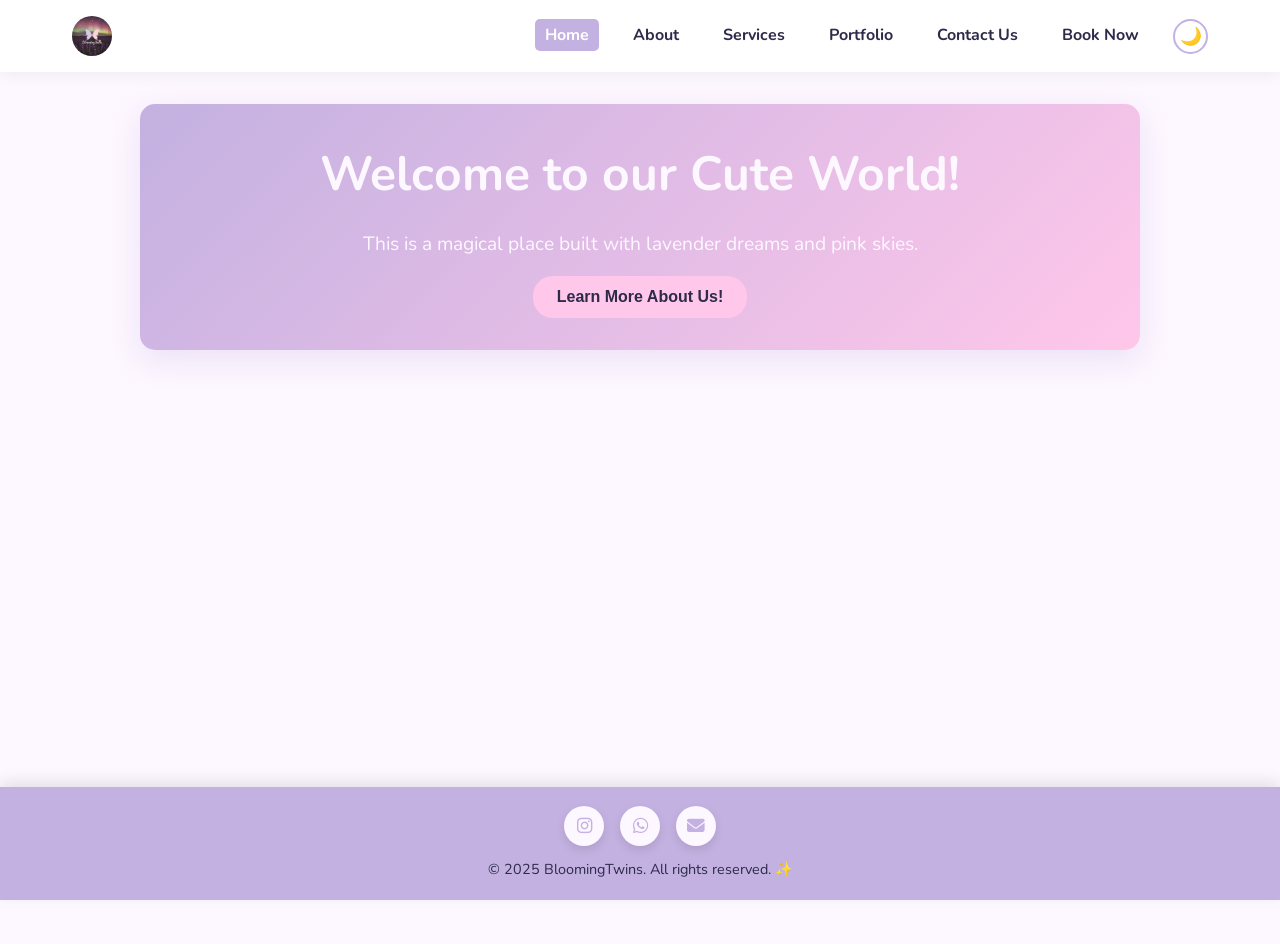
==== commit 0c72dcdd: "Add files via upload" ====
--- a/index.html
+++ b/index.html
@@ -3,36 +3,44 @@
 <head>
     <meta charset="UTF-8">
     <meta name="viewport" content="width=device-width, initial-scale=1.0">
-    <title>My Cute Website</title>
     
+    <title>BloomingTwins | Cute Tech & Creative Services</title>
+    <meta name="description" content="Welcome to BloomingTwins! We offer cute web design, Google Form creation, OS installs, and other magical tech solutions.">
+    <meta name="author" content="BloomingTwins">
+    <meta name="theme-color" content="#C3B1E1"> 
+    
+    <link rel="icon" href="data:image/svg+xml,<svg xmlns=%22http://www.w3.org/2000/svg%22 viewBox=%220 0 100 100%22><text y=%22.9em%22 font-size=%2290%22>🌸</text></svg>">
+
     <link href="https://fonts.googleapis.com/css2?family=Nunito:wght@400;700&display=swap" rel="stylesheet">
     <link rel="stylesheet" href="https://cdnjs.cloudflare.com/ajax/libs/font-awesome/6.5.2/css/all.min.css">
     <link rel="stylesheet" href="style.css">
 </head>
 <body>
 
-    
-
-    <nav>
-        <a href="#" class="logo" data-page="home">🌸 BloomingTwins</a>
-        
-        <ul class="nav-links">
-            <li><a href="#" data-page="home" class="nav-link active-link">Home</a></li>
-            <li><a href="#" data-page="about" class="nav-link">About</a></li>
-            <li><a href="#" data-page="services" class="nav-link">Services</a></li>
-            <li><a href="#" data-page="portfolio" class="nav-link">Portfolio</a></li>
-            <li><a href="#" data-page="contact" class="nav-link">Contact Us</a></li>
-            <li><a href="#" data-page="booking" class="nav-link">Book Now</a></li>
-            <li class="theme-toggle-li">
-                <button id="theme-toggle" class="theme-btn">🌙</button>
-            </li>
-        </ul>
-        
-        <button class="hamburger-btn" id="hamburger-btn" aria-label="Open menu">
-            <i class="fas fa-bars"></i>
-            <i class="fas fa-xmark"></i>
-        </button>
-    </nav>
+    <header>
+        <nav>
+            <a href="#" class="logo" data-page="home">
+                <img src="img/logo.png" alt="BloomingTwins Logo">
+            </a>
+            
+            <ul class="nav-links">
+                <li><a href="#" data-page="home" class="nav-link active-link">Home</a></li>
+                <li><a href="#" data-page="about" class="nav-link">About</a></li>
+                <li><a href="#" data-page="services" class="nav-link">Services</a></li>
+                <li><a href="#" data-page="portfolio" class="nav-link">Portfolio</a></li>
+                <li><a href="#" data-page="contact" class="nav-link">Contact Us</a></li>
+                <li><a href="#" data-page="booking" class="nav-link">Book Now</a></li>
+                <li class="theme-toggle-li">
+                    <button id="theme-toggle" class="theme-btn">🌙</button>
+                </li>
+            </ul>
+            
+            <button class="hamburger-btn" id="hamburger-btn" aria-label="Open menu">
+                <i class="fas fa-bars"></i>
+                <i class="fas fa-xmark"></i>
+            </button>
+        </nav>
+    </header>
 
     <main>
         <section id="home" class="page active">
--- a/style.css
+++ b/style.css
@@ -64,11 +64,8 @@
 }
 
 /* ---  navegación (Navigation) --- */
-nav {
-    display: flex;
-    justify-content: space-between;
-    align-items: center;
-    padding: 1rem 2rem;
+/* NEW: <header> is used to wrap nav */
+header {
     background-color: var(--container-color);
     box-shadow: 0 4px 15px var(--nav-shadow);
     position: sticky;
@@ -77,15 +74,30 @@
     transition: background-color 0.3s ease, box-shadow 0.3s ease;
 }
 
+nav {
+    display: flex;
+    justify-content: space-between;
+    align-items: center;
+    padding: 1rem 2rem;
+    max-width: 1200px; /* Constrain nav width */
+    margin: 0 auto; /* Center nav */
+}
+
 nav .logo {
-    font-size: 1.5rem;
-    font-weight: 700;
-    color: var(--primary-color);
     text-decoration: none;
     z-index: 1002; /* Keep logo on top of mobile menu */
-}
-
-/* UPDATED: Renamed ul to .nav-links */
+    display: block; /* Helps with alignment */
+}
+nav .logo img {
+    height: 40px;  /* <-- You can adjust this height! */
+    display: block; /* Fixes extra spacing */
+    border-radius: 50%;
+    transition: transform 0.3s ease;
+}
+nav .logo:hover img {
+    transform: scale(1.05);
+}
+
 .nav-links {
     display: flex;
     list-style: none;
@@ -119,45 +131,53 @@
     cursor: pointer;
     z-index: 1002; /* Keep button on top of mobile menu */
 }
-
-/* Hide the 'X' icon by default */
 .hamburger-btn .fa-xmark {
     display: none;
 }
-
-/* Show the 'X' icon when the menu is open */
 nav.menu-open .hamburger-btn .fa-xmark {
     display: block;
 }
-
-/* Hide the 'bars' icon when the menu is open */
 nav.menu-open .hamburger-btn .fa-bars {
     display: none;
 }
 
 
-/* --- 📄 Page Switching Logic --- */
+/* --- 📄 Page Switching Logic (FIXED) --- */
 main {
     position: relative;
-}
-/* ... (rest of your page styles are unchanged) ... */
+    /* This prevents margin collapse from the .container */
+    padding-top: 1px;
+    margin-top: -1px;
+}
 
 .page {
-    position: absolute;
-    top: 0;
-    left: 0;
+    /* Hides pages by default, removing them from the layout */
+    display: none;
     width: 100%;
-    opacity: 0;
-    visibility: hidden;
-    transform: translateY(20px);
-    transition: opacity 0.5s ease-out, transform 0.5s ease-out;
+    
+    /* Set up the animation for when it appears */
+    animation: fadeInPage 0.5s ease-out forwards;
 }
 
 .page.active {
-    position: relative;
-    opacity: 1;
-    visibility: visible;
-    transform: translateY(0);
+    /* Show the active page */
+    display: block;
+    
+    /* NEW: Make page fill at least the viewable screen */
+    /* 100vh - (approx 60px for nav) - (110px for footer padding) */
+    min-height: calc(100vh - 170px); 
+}
+
+/* This new keyframe animation will handle the fade-in */
+@keyframes fadeInPage {
+    from {
+        opacity: 0;
+        transform: translateY(20px);
+    }
+    to {
+        opacity: 1;
+        transform: translateY(0);
+    }
 }
 
 /* --- 🎨 Page-Specific Styles --- */
@@ -168,11 +188,11 @@
     background: linear-gradient(135deg, var(--primary-color), var(--secondary-color));
 }
 #home h1 {
-    color: var(--text-color-light); /* Changed */
+    color: var(--text-color-light); 
     font-size: 3rem;
 }
 #home p {
-    color: var(--text-color-light); /* Changed */
+    color: var(--text-color-light); 
     font-size: 1.2rem;
 }
 
@@ -255,6 +275,17 @@
 .form-group textarea:focus {
     outline: none;
     box-shadow: 0 0 10px var(--secondary-color);
+}
+
+/* --- NEW: Security Note Style --- */
+.security-note {
+    font-size: 0.9rem;
+    font-style: italic;
+    color: var(--text-color);
+    opacity: 0.8;
+    text-align: center;
+    margin-top: -0.5rem;
+    margin-bottom: 1.5rem;
 }
 
 /* ✨ Cute Button */
@@ -426,7 +457,6 @@
 
     /* --- Mobile Nav --- */
     .nav-links {
-        /* This creates the slide-out menu */
         position: fixed;
         top: 0;
         left: 0;
@@ -435,13 +465,9 @@
         padding-top: 5rem;
         background-color: var(--bg-color);
         z-index: 1001;
-        
-        /* Stack links vertically */
         flex-direction: column;
         justify-content: flex-start;
         gap: 2rem;
-        
-        /* Hide it off-screen */
         transform: translateX(100%);
         transition: transform 0.3s ease-in-out;
     }
@@ -451,25 +477,23 @@
     }
     
     .nav-links li a {
-        font-size: 1.5rem; /* Make mobile links bigger */
+        font-size: 1.5rem; 
     }
     
     .nav-links li.theme-toggle-li {
-        /* Make theme toggle bigger for mobile */
         transform: scale(1.2);
     }
 
     .hamburger-btn {
-        display: block; /* Show hamburger on mobile */
+        display: block; 
     }
     
     nav {
-        padding: 1rem 1.5rem; /* Reduce nav padding */
+        padding: 1rem 1.5rem; 
     }
     
     /* --- General Mobile Styles --- */
     body {
-        /* Adjust footer padding for mobile */
         padding-bottom: 95px;
     }
     
@@ -479,7 +503,7 @@
     }
     
     #home h1 {
-        font-size: 2.2rem; /* Reduce heading size */
+        font-size: 2.2rem; 
     }
     
     /* --- Mobile Footer --- */
@@ -503,3 +527,43 @@
     }
 }
 
+/* --- Background for About Page --- */
+#about {
+    position: relative; 
+    overflow: hidden; 
+    z-index: 1; 
+}
+
+/* Create the background image layer */
+#about::before {
+    content: '';
+    position: absolute;
+    top: 0;
+    left: 0;
+    width: 100%;
+    min-height: 100%; /* <-- FIXED */
+    background-image: url('../img/about-bg.png'); /* Adjust path if needed */
+    background-size: cover;
+    background-position: center;
+    background-repeat: no-repeat;
+    z-index: -1; 
+    filter: blur(5px); 
+    transform: scale(1.02); 
+}
+
+/* Optional: Make the container text more readable */
+#about .container {
+    background-color: rgba(255, 255, 255, 0.7); 
+    backdrop-filter: blur(0px); 
+    -webkit-backdrop-filter: blur(5px); 
+    box-shadow: 0 10px 40px rgba(0, 0, 0, 0.2); 
+    border: 1px solid rgba(255, 255, 255, 0.3); 
+    position: relative; 
+    z-index: 2; 
+}
+
+/* Dark Mode Adjustments for About Page Background */
+body.dark-mode #about .container {
+    background-color: rgba(62, 53, 97, 0.7); 
+    border: 1px solid rgba(255, 255, 255, 0.1);
+}
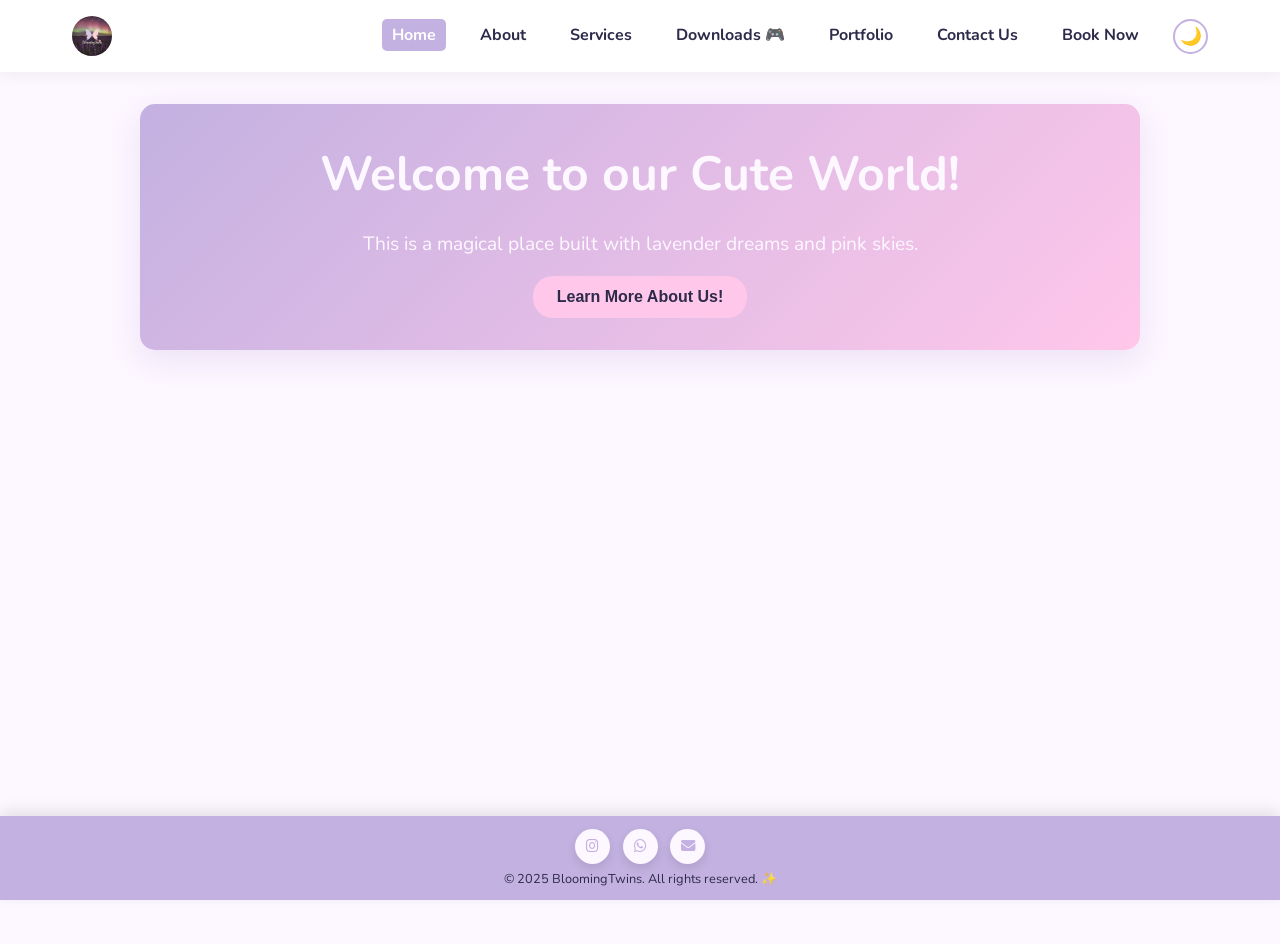
==== commit adfdf5ff: "Add files via upload" ====
--- a/index.html
+++ b/index.html
@@ -27,6 +27,7 @@
                 <li><a href="#" data-page="home" class="nav-link active-link">Home</a></li>
                 <li><a href="#" data-page="about" class="nav-link">About</a></li>
                 <li><a href="#" data-page="services" class="nav-link">Services</a></li>
+                <li><a href="#" data-page="download" class="nav-link">Downloads 🎮</a></li> 
                 <li><a href="#" data-page="portfolio" class="nav-link">Portfolio</a></li>
                 <li><a href="#" data-page="contact" class="nav-link">Contact Us</a></li>
                 <li><a href="#" data-page="booking" class="nav-link">Book Now</a></li>
@@ -106,23 +107,149 @@
             </div>
         </section>
 
+        <section id="download" class="page">
+            <div class="container">
+                <h2>Our Free Games & Downloads ✨</h2>
+                <p>Welcome to our indie corner! Since we can't afford the PlayStore fee yet, you can download our games directly here. Enjoy the magic!</p>
+
+                <div class="download-grid">
+                    
+                    <article class="game-card coming-soon-card">
+                        <img src="img/EchoesOfLiora.png" alt="Echoes of Liora Game Screenshot Placeholder" class="game-thumbnail">
+                        <div class="coming-soon-overlay">
+                            <span class="overlay-text">Coming Soon! 🌸🚧</span>
+                            <div class="sparkle-burst"></div>
+                            <div class="floating-flower flower-1">🌸</div>
+                            <div class="floating-flower flower-2">🌸</div>
+                            <div class="floating-flower flower-3">🌸</div>
+                        </div>
+                        <h3>Echoes of Liora 💜</h3>
+                        <p>Even when people drift apart, the echoes of love and care never fade—they live in the spaces between silence.</p>
+                        <div class="meta">
+                            <span><i class="fas fa-download"></i> In Development</span>
+                            <span><i class="fas fa-mobile-alt"></i> Platform: TBD</span>
+                        </div>
+                        <button class="btn download-btn disabled-btn" disabled>
+                            Under Construction
+                        </button>
+                    </article>
+                    
+                </div>
+            </div>
+        </section>
+        
         <section id="portfolio" class="page">
             <div class="container">
                 <h2>Our Portfolio</h2>
                 <p>Here's a gallery of our past work. (These are placeholders, of course!)</p>
                 <div class="portfolio-grid">
-                    <figure class="portfolio-item">
-                        <img src="img/1.webp" alt="Portfolio Project 1">
-                    </figure>
-                    <figure class="portfolio-item">
-                        <img src="img/1.webp" alt="Portfolio Project 2">
-                    </figure>
-                    <figure class="portfolio-item">
-                        <img src="img/1.webp" alt="Portfolio Project 3">
-                    </figure>
-                    <figure class="portfolio-item">
-                        <img src="img/1.webp" alt="Portfolio Project 4">
-                    </figure>
+                    
+                    <figure class="portfolio-item">
+                        <img src="img/portfolio/87.png" alt="Portfolio Project 87">
+                    </figure>
+                    <figure class="portfolio-item">
+                        <img src="img/portfolio/88.png" alt="Portfolio Project 88">
+                    </figure>
+                    <figure class="portfolio-item">
+                        <img src="img/portfolio/89.png" alt="Portfolio Project 89">
+                    </figure>
+                    <figure class="portfolio-item">
+                        <img src="img/portfolio/90.png" alt="Portfolio Project 90">
+                    </figure>
+                    <figure class="portfolio-item">
+                        <img src="img/portfolio/91.png" alt="Portfolio Project 91">
+                    </figure>
+                    <figure class="portfolio-item">
+                        <img src="img/portfolio/92.png" alt="Portfolio Project 92">
+                    </figure>
+                    <figure class="portfolio-item">
+                        <img src="img/portfolio/93.png" alt="Portfolio Project 93">
+                    </figure>
+                    <figure class="portfolio-item">
+                        <img src="img/portfolio/94.png" alt="Portfolio Project 94">
+                    </figure>
+                    <figure class="portfolio-item">
+                        <img src="img/portfolio/95.png" alt="Portfolio Project 95">
+                    </figure>
+                    <figure class="portfolio-item">
+                        <img src="img/portfolio/96.png" alt="Portfolio Project 96">
+                    </figure>
+                    <figure class="portfolio-item">
+                        <img src="img/portfolio/97.png" alt="Portfolio Project 97">
+                    </figure>
+                    <figure class="portfolio-item">
+                        <img src="img/portfolio/98.png" alt="Portfolio Project 98">
+                    </figure>
+                    <figure class="portfolio-item">
+                        <img src="img/portfolio/99.png" alt="Portfolio Project 99">
+                    </figure>
+                    <figure class="portfolio-item">
+                        <img src="img/portfolio/100.png" alt="Portfolio Project 100">
+                    </figure>
+                    <figure class="portfolio-item">
+                        <img src="img/portfolio/101.png" alt="Portfolio Project 101">
+                    </figure>
+                    <figure class="portfolio-item">
+                        <img src="img/portfolio/102.png" alt="Portfolio Project 102">
+                    </figure>
+                    <figure class="portfolio-item">
+                        <img src="img/portfolio/103.png" alt="Portfolio Project 103">
+                    </figure>
+                    <figure class="portfolio-item">
+                        <img src="img/portfolio/104.png" alt="Portfolio Project 104">
+                    </figure>
+                    <figure class="portfolio-item">
+                        <img src="img/portfolio/105.png" alt="Portfolio Project 105">
+                    </figure>
+                    <figure class="portfolio-item">
+                        <img src="img/portfolio/106.png" alt="Portfolio Project 106">
+                    </figure>
+                    <figure class="portfolio-item">
+                        <img src="img/portfolio/107.png" alt="Portfolio Project 107">
+                    </figure>
+                    <figure class="portfolio-item">
+                        <img src="img/portfolio/108.png" alt="Portfolio Project 108">
+                    </figure>
+                    <figure class="portfolio-item">
+                        <img src="img/portfolio/109.png" alt="Portfolio Project 109">
+                    </figure>
+                    <figure class="portfolio-item">
+                        <img src="img/portfolio/110.png" alt="Portfolio Project 110">
+                    </figure>
+                    <figure class="portfolio-item">
+                        <img src="img/portfolio/111.png" alt="Portfolio Project 111">
+                    </figure>
+                    <figure class="portfolio-item">
+                        <img src="img/portfolio/112.png" alt="Portfolio Project 112">
+                    </figure>
+                    <figure class="portfolio-item">
+                        <img src="img/portfolio/113.png" alt="Portfolio Project 113">
+                    </figure>
+                    <figure class="portfolio-item">
+                        <img src="img/portfolio/114.png" alt="Portfolio Project 114">
+                    </figure>
+                    <figure class="portfolio-item">
+                        <img src="img/portfolio/115.png" alt="Portfolio Project 115">
+                    </figure>
+                    <figure class="portfolio-item">
+                        <img src="img/portfolio/116.png" alt="Portfolio Project 116">
+                    </figure>
+                    <figure class="portfolio-item">
+                        <img src="img/portfolio/117.png" alt="Portfolio Project 117">
+                    </figure>
+                    <figure class="portfolio-item">
+                        <img src="img/portfolio/118.png" alt="Portfolio Project 118">
+                    </figure>
+                    <figure class="portfolio-item">
+                        <img src="img/portfolio/119.png" alt="Portfolio Project 119">
+                    </figure>
+                    <figure class="portfolio-item">
+                        <img src="img/portfolio/120.png" alt="Portfolio Project 120">
+                    </figure>
+                    <figure class="portfolio-item">
+                        <img src="img/portfolio/121.png" alt="Portfolio Project 121">
+                    </figure>
+                    
                 </div>
             </div>
         </section>
@@ -206,6 +333,25 @@
         <p>© 2025 BloomingTwins. All rights reserved. ✨</p>
     </footer>
 
+    <div id="portfolio-modal" class="modal-portfolio">
+        <span class="modal-close-btn">&times;</span>
+        <img class="modal-image" id="full-portfolio-image" src="" alt="Full Portfolio Image">
+    </div>
+    <div id="download-modal" class="modal">
+        <div class="modal-content">
+            <span class="close-btn">&times;</span>
+            <div id="download-icon">
+                <i class="fas fa-spinner fa-spin"></i>
+            </div>
+            <h3 id="modal-title">Preparing Download...</h3>
+            <div id="progress-bar-container">
+                <div id="progress-bar"></div>
+            </div>
+            <p id="timer-text">Starting in 5 seconds...</p>
+            <p id="safe-note">Your download will start automatically. All files are safe!</p>
+            <a id="direct-link" href="#" class="btn" style="display: none;">Click to Start Download</a>
+        </div>
+    </div>
     <script src="script.js" defer></script>
 
 </body>
--- a/style.css
+++ b/style.css
@@ -2,10 +2,10 @@
 :root {
     /* Light Mode (Default) */
     --bg-color: #FDF7FF;
-    --primary-color: #C3B1E1;
-    --secondary-color: #FFC7EA;
-    --text-color: #2D2A4A; /* CHANGED to a very dark purple */
-    --text-color-light: #FDF7FF; /* This is your very light text for footer/home */
+    --primary-color: #C3B1E1; /* Lavender */
+    --secondary-color: #FFC7EA; /* Light Pink */
+    --text-color: #2D2A4A; /* Very Dark Purple */
+    --text-color-light: #FDF7FF; 
     --container-color: #FFFFFF;
     --service-card-bg: #FDF7FF;
     --container-shadow: rgba(195, 177, 225, 0.3);
@@ -17,8 +17,8 @@
     --bg-color: #2D2A4A;
     --primary-color: #C3B1E1;
     --secondary-color: #FFC7EA;
-    --text-color: #F0EAFE; /* Main text is light in dark mode */
-    --text-color-light: #F0EAFE; /* Footer/home text is also light */
+    --text-color: #F0EAFE; 
+    --text-color-light: #F0EAFE; 
     --container-color: #3E3561;
     --service-card-bg: #4A4178;
     --container-shadow: rgba(0, 0, 0, 0.2);
@@ -37,20 +37,20 @@
     background-color: var(--bg-color);
     color: var(--text-color);
     line-height: 1.6;
-    /* UPDATED: Fixed footer padding */
+    /* Adjusted padding to accommodate smaller footer */
     padding-bottom: 110px; 
     transition: background-color 0.3s ease, color 0.3s ease;
 }
 
 h1, h2, h3 {
-    color: var(--text-color); /* Uses main text color */
+    color: var(--text-color); 
     margin-bottom: 1rem;
     font-weight: 700;
 }
 
 p {
     margin-bottom: 1rem;
-    color: var(--text-color); /* Uses main text color */
+    color: var(--text-color); 
 }
 
 .container {
@@ -60,11 +60,10 @@
     background-color: var(--container-color);
     border-radius: 15px;
     box-shadow: 0 10px 30px var(--container-shadow);
-    transition: background-color 0.3s ease, box-shadow 0.4s ease, transform 0.4s ease; /* Added transform */
-}
-
-/* ---  navegación (Navigation) --- */
-/* NEW: <header> is used to wrap nav */
+    transition: background-color 0.3s ease, box-shadow 0.4s ease, transform 0.4s ease;
+}
+
+/* --- navegación (Navigation) --- */
 header {
     background-color: var(--container-color);
     box-shadow: 0 4px 15px var(--nav-shadow);
@@ -79,18 +78,18 @@
     justify-content: space-between;
     align-items: center;
     padding: 1rem 2rem;
-    max-width: 1200px; /* Constrain nav width */
-    margin: 0 auto; /* Center nav */
+    max-width: 1200px; 
+    margin: 0 auto; 
 }
 
 nav .logo {
     text-decoration: none;
-    z-index: 1002; /* Keep logo on top of mobile menu */
-    display: block; /* Helps with alignment */
+    z-index: 1002; 
+    display: block; 
 }
 nav .logo img {
-    height: 40px;  /* <-- You can adjust this height! */
-    display: block; /* Fixes extra spacing */
+    height: 40px; 
+    display: block; 
     border-radius: 50%;
     transition: transform 0.3s ease;
 }
@@ -107,7 +106,7 @@
 
 .nav-links li a {
     text-decoration: none;
-    color: var(--text-color); /* Uses main text color */
+    color: var(--text-color); 
     font-weight: 700;
     padding: 5px 10px;
     border-radius: 5px;
@@ -121,15 +120,15 @@
     transform: scale(1.1);
 }
 
-/* --- 🍔 NEW: Hamburger Button --- */
+/* --- Hamburger Button --- */
 .hamburger-btn {
-    display: none; /* Hidden on desktop */
+    display: none; 
     background: none;
     border: none;
     color: var(--primary-color);
     font-size: 1.8rem;
     cursor: pointer;
-    z-index: 1002; /* Keep button on top of mobile menu */
+    z-index: 1002; 
 }
 .hamburger-btn .fa-xmark {
     display: none;
@@ -142,45 +141,43 @@
 }
 
 
-/* --- 📄 Page Switching Logic (FIXED) --- */
+/* --- Page Switching Logic --- */
 main {
     position: relative;
-    /* This prevents margin collapse from the .container */
     padding-top: 1px;
     margin-top: -1px;
 }
 
 .page {
-    /* Hides pages by default, removing them from the layout */
     display: none;
     width: 100%;
-    
-    /* Set up the animation for when it appears */
-    animation: fadeInPage 0.5s ease-out forwards;
+    /* 🌸 Apply the cute, blooming animation */
+    animation: fadeInPage 0.6s ease-out forwards;
 }
 
 .page.active {
-    /* Show the active page */
     display: block;
-    
-    /* NEW: Make page fill at least the viewable screen */
-    /* 100vh - (approx 60px for nav) - (110px for footer padding) */
     min-height: calc(100vh - 170px); 
 }
 
-/* This new keyframe animation will handle the fade-in */
+/* 🌸 Page Transition Keyframes (Soft Blooming Effect) */
 @keyframes fadeInPage {
     from {
         opacity: 0;
-        transform: translateY(20px);
+        transform: translateY(15px) scale(0.98);
+        filter: blur(4px);
+    }
+    30% {
+        opacity: 0.5;
     }
     to {
         opacity: 1;
-        transform: translateY(0);
-    }
-}
-
-/* --- 🎨 Page-Specific Styles --- */
+        transform: translateY(0) scale(1);
+        filter: blur(0);
+    }
+}
+
+/* --- Page-Specific Styles --- */
 
 /* Home (Landing Page) */
 #home .container {
@@ -256,7 +253,7 @@
 .form-group label {
     margin-bottom: 0.5rem;
     font-weight: 700;
-    color: var(--text-color); /* Uses main text color */
+    color: var(--text-color); 
 }
 .form-group input,
 .form-group textarea,
@@ -277,7 +274,7 @@
     box-shadow: 0 0 10px var(--secondary-color);
 }
 
-/* --- NEW: Security Note Style --- */
+/* Security Note Style */
 .security-note {
     font-size: 0.9rem;
     font-style: italic;
@@ -288,10 +285,10 @@
     margin-bottom: 1.5rem;
 }
 
-/* ✨ Cute Button */
+/* Cute Button */
 .btn {
     background-color: var(--secondary-color);
-    color: var(--text-color); /* Uses main text color */
+    color: var(--text-color); 
     font-weight: 700;
     padding: 0.75rem 1.5rem;
     border: none;
@@ -310,7 +307,8 @@
 /* --- Footer (Fixed Version) --- */
 footer {
     text-align: center;
-    padding: 1.2rem;
+    /* REDUCED SIZE */
+    padding: 0.8rem; 
     background-color: var(--primary-color);
     color: var(--text-color-light);
     box-shadow: 0 -5px 15px rgba(0, 0, 0, 0.1);
@@ -320,29 +318,33 @@
     width: 100%;
     z-index: 100;
     transition: background-color 0.3s ease, color 0.3s ease;
-    
-    /* UPDATED: Stacks links and text */
     display: flex;
     flex-direction: column;
     align-items: center;
     justify-content: center;
-}
-/* --- 💖 3D Social Icons --- */
+    line-height: 1.2;
+}
+
+/* 💖 3D Social Icons */
 footer p {
     margin-bottom: 0;
-    font-size: 0.9rem;
+    /* REDUCED SIZE */
+    font-size: 0.8rem; 
 }
 .social-links {
     display: flex;
-    gap: 1rem;
-    margin-bottom: 0.75rem;
+    /* REDUCED SIZE */
+    gap: 0.8rem; 
+    margin-bottom: 0.5rem; 
 }
 .social-icon {
-    font-size: 1.1rem;
+    /* REDUCED SIZE */
+    font-size: 0.9rem; 
+    width: 35px; 
+    height: 35px; 
+    
     color: var(--primary-color);
     background-color: var(--text-color-light);
-    width: 40px;
-    height: 40px;
     border-radius: 50%;
     display: flex;
     align-items: center;
@@ -350,12 +352,12 @@
     text-decoration: none;
     box-shadow: 0 4px 10px rgba(0,0,0,0.1);
     transition: transform 0.4s ease, box-shadow 0.4s ease, background-color 0.4s ease;
-    transform: perspective(1000px); /* Prepare for 3D */
+    transform: perspective(1000px); 
 }
 .social-icon:hover {
     box-shadow: 0 10px 20px rgba(0,0,0,0.2);
     transform: perspective(1000px) translateY(-5px) rotateX(15deg) scale(1.1);
-    color: var(--container-color); /* White text */
+    color: var(--container-color); 
 }
 #social-insta:hover {
     background: linear-gradient(45deg, #f09433 0%,#e61e6e 50%,#8a3ab9 100%);
@@ -364,10 +366,10 @@
     background-color: #25D366;
 }
 #social-email:hover {
-    background-color: var(--secondary-color); /* Pink */
-}
-
-/* --- 💡 Theme Toggle Button --- */
+    background-color: var(--secondary-color); 
+}
+
+/* 💡 Theme Toggle Button */
 nav ul li.theme-toggle-li {
     display: flex;
     align-items: center;
@@ -391,7 +393,7 @@
     color: var(--container-color);
 }
 
-/* --- Price Notification --- */
+/* Price Notification */
 .price-note {
     display: none; 
     margin-top: 1rem;
@@ -405,7 +407,374 @@
     text-align: center;
     transition: all 0.3s ease;
 }
-/* --- 💖 Mouse Sparkle Effect --- */
+
+/* 🎮 Download Page Styles */
+.download-grid {
+    display: grid;
+    grid-template-columns: repeat(auto-fit, minmax(300px, 1fr));
+    gap: 2rem;
+    margin-top: 2rem;
+}
+
+.game-card {
+    background-color: var(--service-card-bg);
+    padding: 1.5rem;
+    border-radius: 20px;
+    border: 3px solid var(--secondary-color);
+    box-shadow: 0 5px 20px var(--container-shadow);
+    text-align: center;
+    transition: transform 0.3s ease, box-shadow 0.3s ease;
+    overflow: hidden;
+    position: relative; 
+}
+
+.game-card:hover {
+    transform: translateY(-8px);
+    box-shadow: 0 15px 30px rgba(255, 199, 234, 0.8);
+}
+
+.game-thumbnail {
+    width: 100%;
+    height: 200px;
+    object-fit: cover;
+    border-radius: 15px;
+    margin-bottom: 1rem;
+    border: 2px solid var(--primary-color);
+}
+
+.game-card h3 {
+    color: var(--primary-color);
+    margin-bottom: 0.5rem;
+}
+
+.game-card p {
+    font-size: 0.95rem;
+    min-height: 40px; 
+    opacity: 0.8;
+}
+
+.game-card .meta {
+    display: flex;
+    justify-content: space-around;
+    align-items: center;
+    margin: 1rem 0;
+    font-size: 0.9rem;
+    font-weight: 700;
+    color: var(--text-color);
+}
+
+/* --- Coming Soon Specific Styles & Animations --- */
+.coming-soon-card .game-thumbnail {
+    filter: grayscale(100%) brightness(70%);
+    transition: filter 0.3s ease;
+}
+
+.coming-soon-overlay {
+    position: absolute;
+    top: 0;
+    left: 0;
+    width: 100%;
+    height: 100%;
+    background-color: rgba(195, 177, 225, 0.9); /* Semi-transparent Lavender */
+    display: flex;
+    flex-direction: column; 
+    justify-content: center;
+    align-items: center;
+    opacity: 0; 
+    transition: opacity 0.4s ease-out; 
+    pointer-events: none; 
+}
+
+.coming-soon-card:hover .coming-soon-overlay {
+    opacity: 1; 
+}
+
+.overlay-text {
+    color: var(--text-color-light); 
+    font-size: 2.5rem;
+    font-weight: 700;
+    text-shadow: 0 0 10px rgba(0, 0, 0, 0.5);
+    transform: translateY(20px) scale(0.8); 
+    opacity: 0;
+    /* Uses custom bounce transition */
+    transition: transform 0.4s cubic-bezier(0.68, -0.55, 0.27, 1.55), opacity 0.4s ease-out; 
+}
+
+.coming-soon-card:hover .overlay-text {
+    transform: translateY(0) scale(1); 
+    opacity: 1;
+    transition-delay: 0.1s; 
+}
+
+.disabled-btn {
+    background-color: var(--primary-color);
+    cursor: not-allowed;
+    opacity: 0.6;
+    /* Add subtle pulse animation to the button */
+    animation: pulse 2s infinite; 
+}
+
+.disabled-btn:hover {
+    transform: none;
+    box-shadow: 0 0 0 0 rgba(255, 199, 234, 0); 
+    background-color: var(--primary-color); 
+}
+
+/* Button Pulse Animation */
+@keyframes pulse {
+    0% { box-shadow: 0 0 0 0 rgba(255, 199, 234, 0.6); }
+    70% { box-shadow: 0 0 0 10px rgba(255, 199, 234, 0); }
+    100% { box-shadow: 0 0 0 0 rgba(255, 199, 234, 0); }
+}
+
+/* Sparkle Burst for Coming Soon Overlay */
+.sparkle-burst {
+    position: absolute;
+    top: 50%;
+    left: 50%;
+    width: 0;
+    height: 0;
+    border-radius: 50%;
+    box-shadow: 
+        0 0 10px 5px var(--secondary-color),
+        0 0 20px 10px var(--primary-color);
+    opacity: 0;
+    transition: opacity 0.5s ease;
+    pointer-events: none;
+}
+
+.coming-soon-card:hover .sparkle-burst {
+    animation: sparkleGrow 0.8s forwards ease-out;
+}
+
+@keyframes sparkleGrow {
+    0% { width: 0; height: 0; opacity: 1; }
+    50% { width: 50px; height: 50px; opacity: 0.8; }
+    100% { width: 150px; height: 150px; opacity: 0; }
+}
+
+/* Floating Flower Particles (🌸) */
+.floating-flower {
+    position: absolute;
+    font-size: 1.5rem;
+    color: var(--secondary-color);
+    opacity: 0;
+    pointer-events: none;
+    animation: none;
+}
+
+.coming-soon-card:hover .floating-flower {
+    opacity: 1;
+    animation: floatUp 3s infinite ease-out;
+}
+
+.flower-1 { 
+    bottom: 20%; left: 10%; 
+    animation-delay: 0.5s;
+}
+.flower-2 { 
+    bottom: 30%; right: 15%; 
+    animation-delay: 1.2s;
+}
+.flower-3 { 
+    bottom: 10%; left: 45%; 
+    animation-delay: 2s;
+}
+
+@keyframes floatUp {
+    0% { transform: translateY(0) rotate(0deg) scale(1); opacity: 0.5; }
+    50% { transform: translateY(-150px) rotate(15deg) scale(1.1); opacity: 1; }
+    100% { transform: translateY(-300px) rotate(0deg) scale(0.9); opacity: 0; }
+}
+
+
+/* ⬇️ Download Modal Styles (Animation) ⬇️ */
+.modal {
+    display: none; 
+    position: fixed; 
+    z-index: 2000; 
+    left: 0;
+    top: 0;
+    width: 100%; 
+    height: 100%; 
+    overflow: auto; 
+    background-color: rgba(0,0,0,0.4); 
+    backdrop-filter: blur(5px);
+}
+
+.modal-content {
+    background-color: var(--container-color);
+    margin: 15% auto; 
+    padding: 30px;
+    border-radius: 25px;
+    border: 5px solid var(--primary-color);
+    width: 80%; 
+    max-width: 450px;
+    text-align: center;
+    box-shadow: 0 10px 40px rgba(195, 177, 225, 0.8);
+    position: relative;
+    animation: bounceIn 0.5s cubic-bezier(0.68, -0.55, 0.27, 1.55);
+}
+
+@keyframes bounceIn {
+    0% { transform: scale(0.5); opacity: 0; }
+    100% { transform: scale(1); opacity: 1; }
+}
+
+.close-btn {
+    color: var(--text-color);
+    float: right;
+    font-size: 28px;
+    font-weight: bold;
+    cursor: pointer;
+    transition: color 0.3s ease;
+}
+
+.close-btn:hover,
+.close-btn:focus {
+    color: var(--secondary-color);
+    text-decoration: none;
+}
+
+#download-icon {
+    font-size: 4rem;
+    color: var(--primary-color);
+    margin-bottom: 1rem;
+    height: 64px; 
+}
+
+#download-icon .fa-spinner {
+    animation: rotate 1s linear infinite;
+}
+
+/* Success icon animation (check mark) */
+#download-icon .fa-circle-check {
+    color: #4CAF50; 
+    animation: popIn 0.5s ease-out;
+}
+
+@keyframes popIn {
+    0% { transform: scale(0.5); opacity: 0; }
+    80% { transform: scale(1.1); }
+    100% { transform: scale(1); opacity: 1; }
+}
+
+#progress-bar-container {
+    width: 90%;
+    background-color: var(--bg-color);
+    margin: 1rem auto;
+    border-radius: 10px;
+    overflow: hidden;
+    border: 2px solid var(--primary-color);
+}
+
+#progress-bar {
+    width: 0%;
+    height: 25px;
+    background-color: var(--secondary-color);
+    border-radius: 8px;
+    transition: width 1s linear; 
+}
+
+#timer-text, #safe-note {
+    font-weight: 700;
+    margin-top: 0.5rem;
+}
+
+#direct-link {
+    margin-top: 1.5rem;
+    width: 100%;
+}
+
+/* --- 🖼️ CORRECTED: Portfolio Fullscreen Modal Styles --- */
+
+.modal-portfolio {
+    display: flex; /* Use flex for centering */
+    position: fixed;
+    z-index: 2000; 
+    left: 0;
+    top: 0;
+    width: 100%;
+    height: 100%;
+    justify-content: center;
+    align-items: center;
+    background-color: rgba(255, 255, 255, 0.95); 
+    backdrop-filter: blur(8px);
+    
+    /* FIX: Hide by default */
+    opacity: 0;
+    visibility: hidden;
+    pointer-events: none;
+    transition: opacity 0.3s ease, visibility 0s 0.3s;
+}
+
+/* NEW: 'show' class to be toggled by JS */
+.modal-portfolio.show {
+    opacity: 1;
+    visibility: visible;
+    pointer-events: auto;
+    transition: opacity 0.3s ease;
+}
+
+.modal-close-btn {
+    position: absolute;
+    top: 20px;
+    right: 35px;
+    color: var(--primary-color);
+    font-size: 40px;
+    font-weight: bold;
+    transition: 0.3s;
+    cursor: pointer;
+    text-shadow: 0 0 5px var(--secondary-color);
+    animation: floatHeart 2s infinite alternate;
+}
+
+.modal-close-btn:hover,
+.modal-close-btn:focus {
+    color: var(--secondary-color);
+    transform: scale(1.1) rotate(5deg);
+}
+
+@keyframes floatHeart {
+    from { transform: translateY(0px) scale(1); }
+    to { transform: translateY(-5px) scale(1.05); }
+}
+
+/* Image styling */
+.modal-image {
+    margin: auto;
+    display: block;
+    width: 90%;
+    max-width: 800px;
+    max-height: 90vh;
+    object-fit: contain; 
+    border-radius: 15px;
+    box-shadow: 0 10px 40px rgba(195, 177, 225, 0.8);
+    
+    /* Animation: Start in a 'hidden' state */
+    transform: translateY(50px) scale(0.5) rotate(5deg);
+    opacity: 0;
+}
+
+/* Animation: Play when the modal is 'show'n */
+.modal-portfolio.show .modal-image {
+    animation: slideInImage 0.4s cubic-bezier(0.68, -0.55, 0.27, 1.55) forwards;
+}
+
+
+@keyframes slideInImage {
+    0% { transform: translateY(50px) scale(0.5) rotate(5deg); opacity: 0; }
+    100% { transform: translateY(0) scale(1) rotate(0deg); opacity: 1; }
+}
+
+/* Dark Mode adjustment */
+body.dark-mode .modal-portfolio {
+    background-color: rgba(45, 42, 74, 0.98); /* Dark background in dark mode */
+}
+/* ---------------------------------------------------- */
+
+
+/* 💖 Mouse Sparkle Effect */
 .particle {
     position: fixed; 
     top: 0;
@@ -429,7 +798,7 @@
     }
 }
 
-/* --- ⌨️ Typing Particle Effect --- */
+/* ⌨️ Typing Particle Effect */
 .typing-particle {
     position: absolute; 
     width: 6px;
@@ -452,10 +821,10 @@
 }
 
 
-/* --- 📱 NEW: Responsive Media Query --- */
+/* 📱 Responsive Media Query */
 @media (max-width: 850px) {
 
-    /* --- Mobile Nav --- */
+    /* Mobile Nav */
     .nav-links {
         position: fixed;
         top: 0;
@@ -492,9 +861,10 @@
         padding: 1rem 1.5rem; 
     }
     
-    /* --- General Mobile Styles --- */
+    /* General Mobile Styles */
+    /* Adjusted padding to fit smaller footer */
     body {
-        padding-bottom: 95px;
+        padding-bottom: 80px;
     }
     
     .container {
@@ -506,24 +876,31 @@
         font-size: 2.2rem; 
     }
     
-    /* --- Mobile Footer --- */
+    /* Mobile Footer Adjustments */
     footer {
-        padding: 1rem;
+        padding: 0.6rem; /* Even smaller padding on mobile */
     }
     
     .social-icon {
-        width: 35px;
-        height: 35px;
-        font-size: 1rem;
+        width: 30px; /* Slightly smaller icons on mobile */
+        height: 30px;
+        font-size: 0.9rem;
     }
     
     .social-links {
-        gap: 0.75rem;
-        margin-bottom: 0.5rem;
+        gap: 0.6rem; /* Smaller gap on mobile */
+        margin-bottom: 0.3rem; /* Smaller margin on mobile */
     }
     
     footer p {
-        font-size: 0.8rem;
+        font-size: 0.7rem; /* Even smaller font on mobile */
+    }
+
+    /* Mobile Modal Adjustment */
+    .modal-close-btn {
+        top: 15px;
+        right: 15px;
+        font-size: 32px;
     }
 }
 
@@ -541,8 +918,8 @@
     top: 0;
     left: 0;
     width: 100%;
-    min-height: 100%; /* <-- FIXED */
-    background-image: url('../img/about-bg.png'); /* Adjust path if needed */
+    min-height: 100%; 
+    background-image: url('img/about-bg.png'); 
     background-size: cover;
     background-position: center;
     background-repeat: no-repeat;
